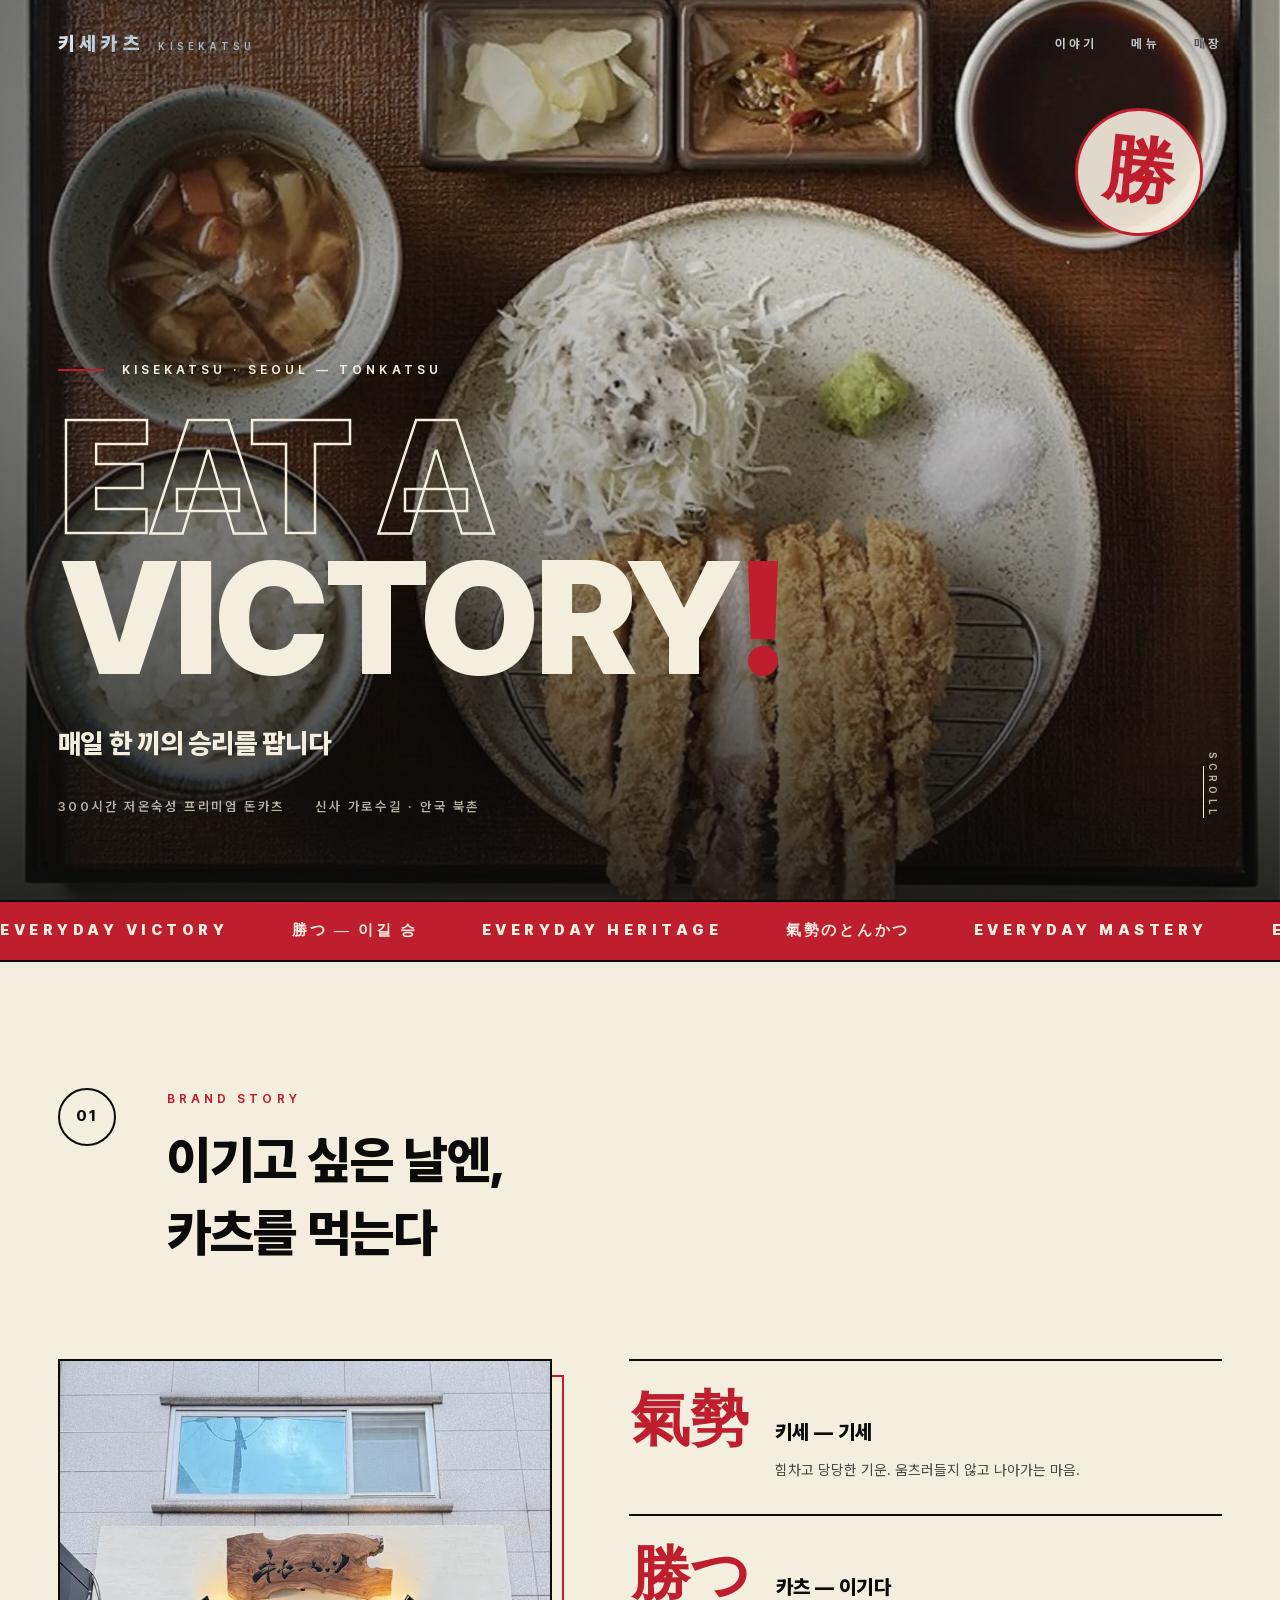
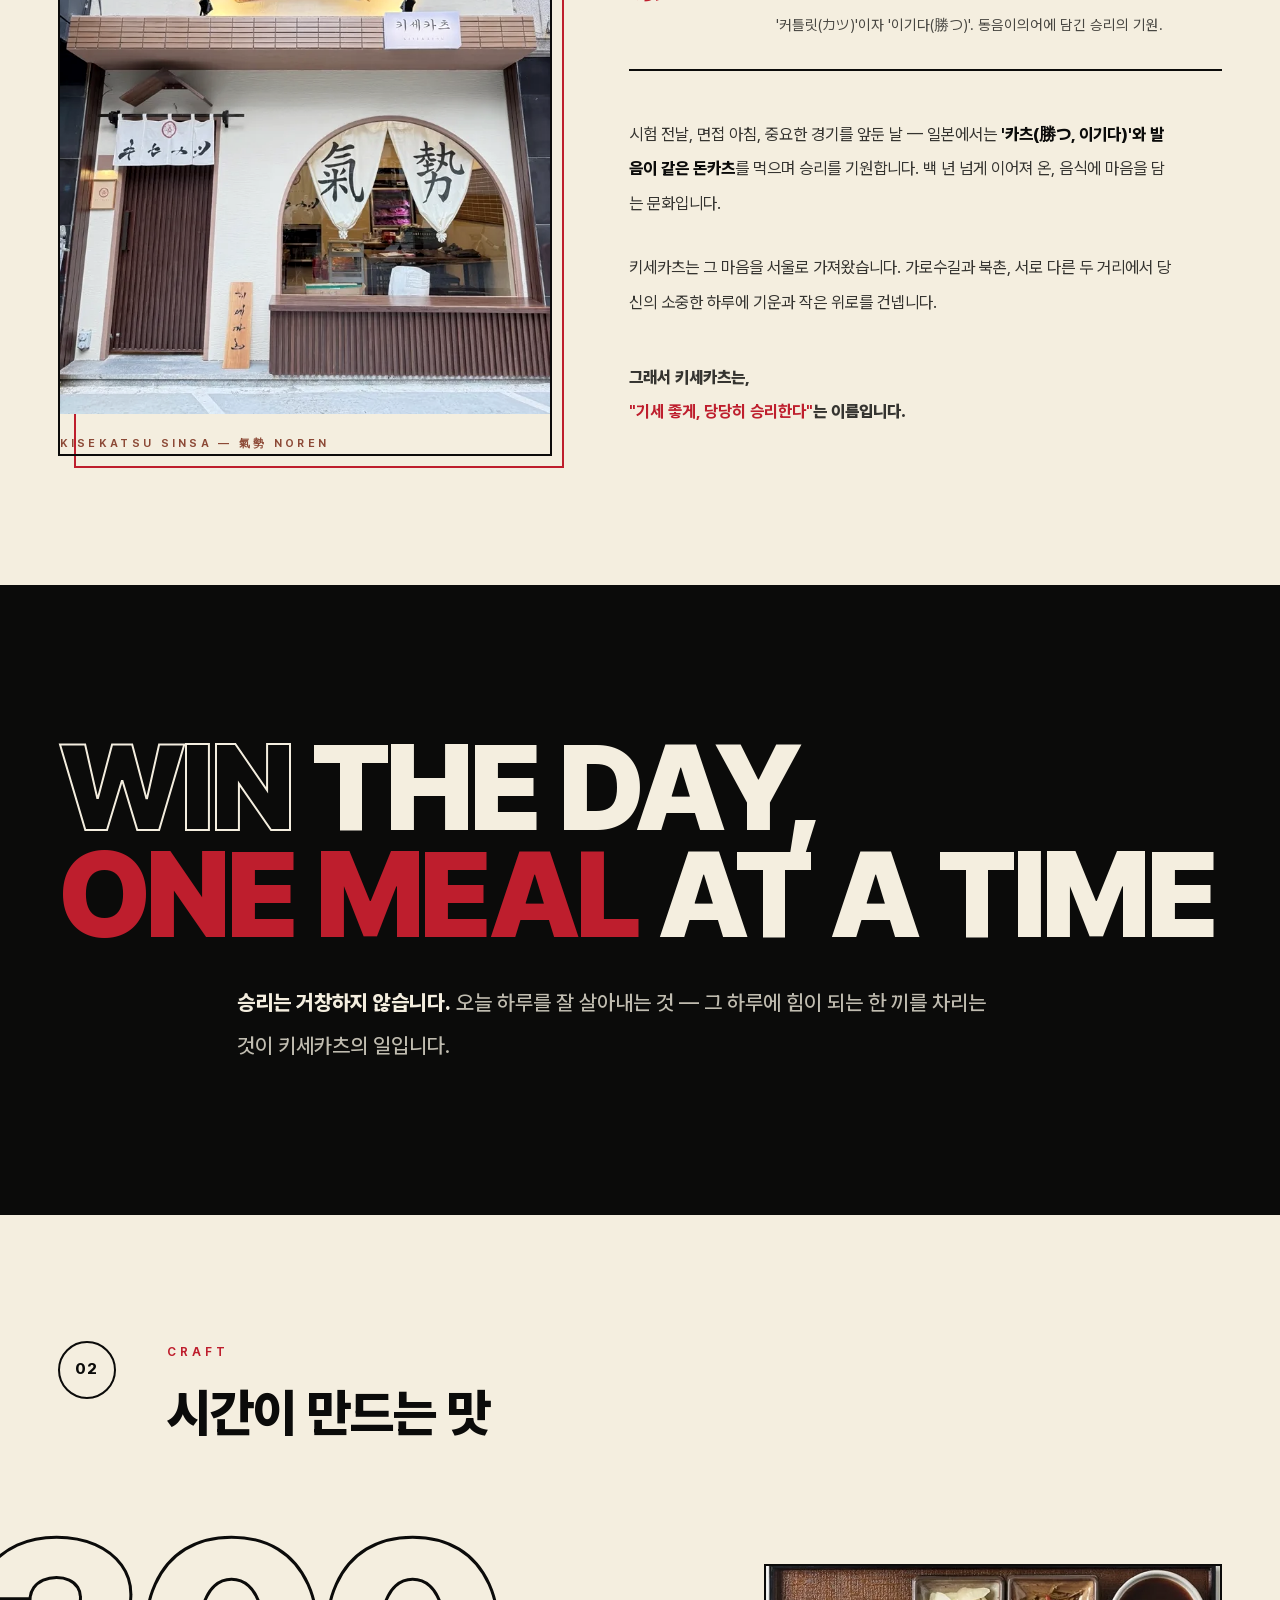
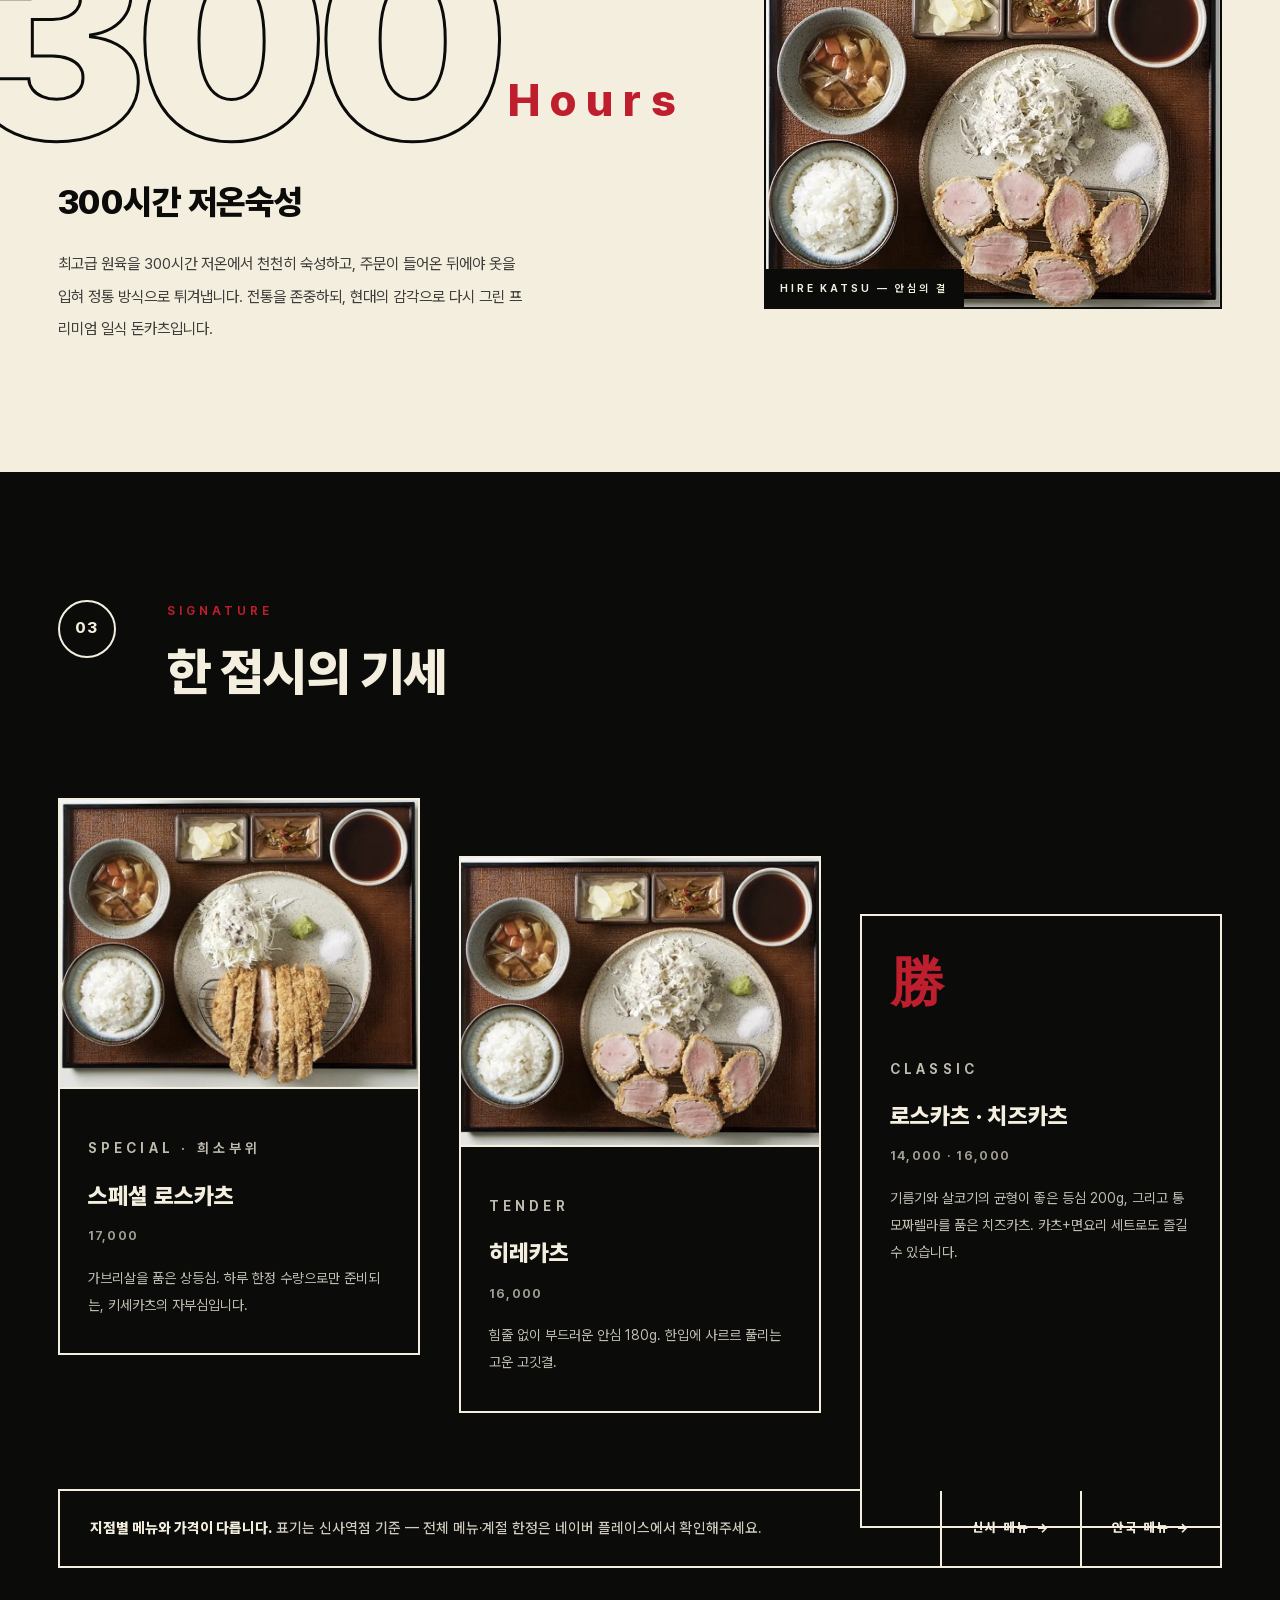
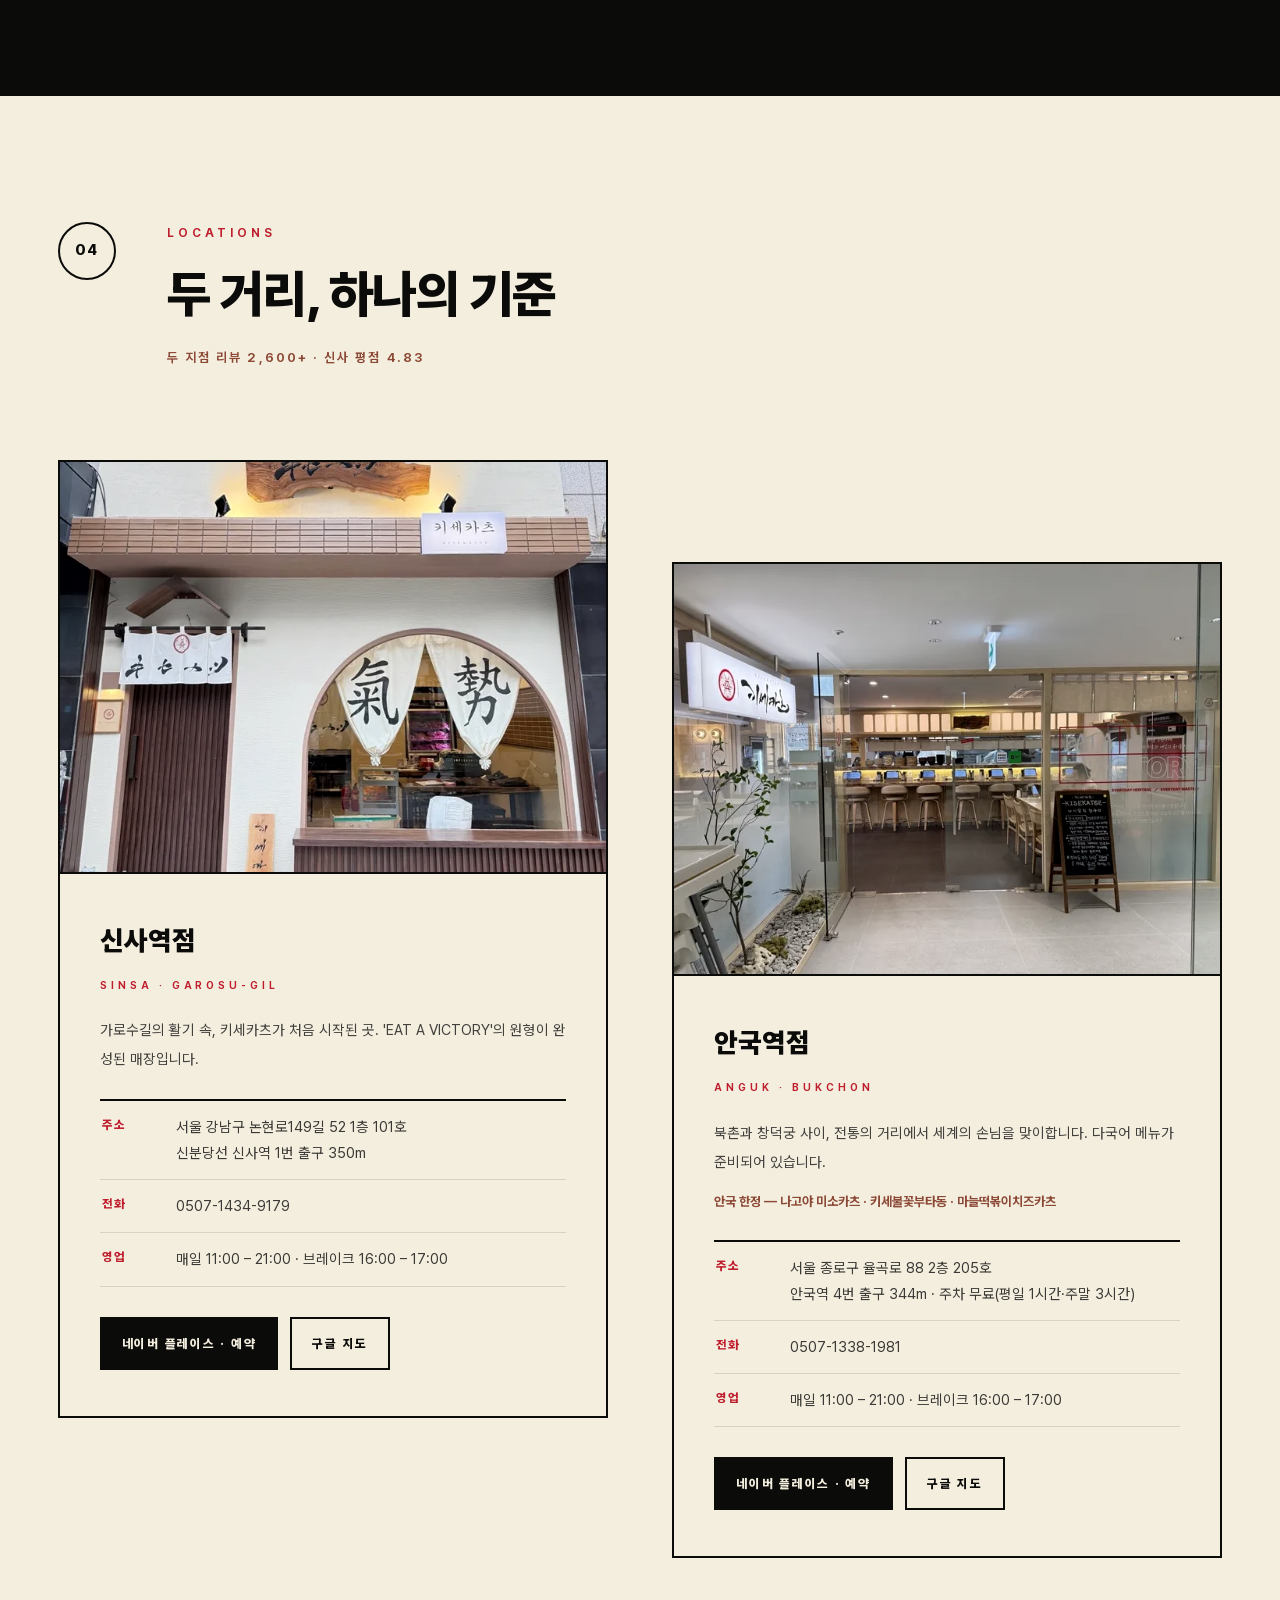
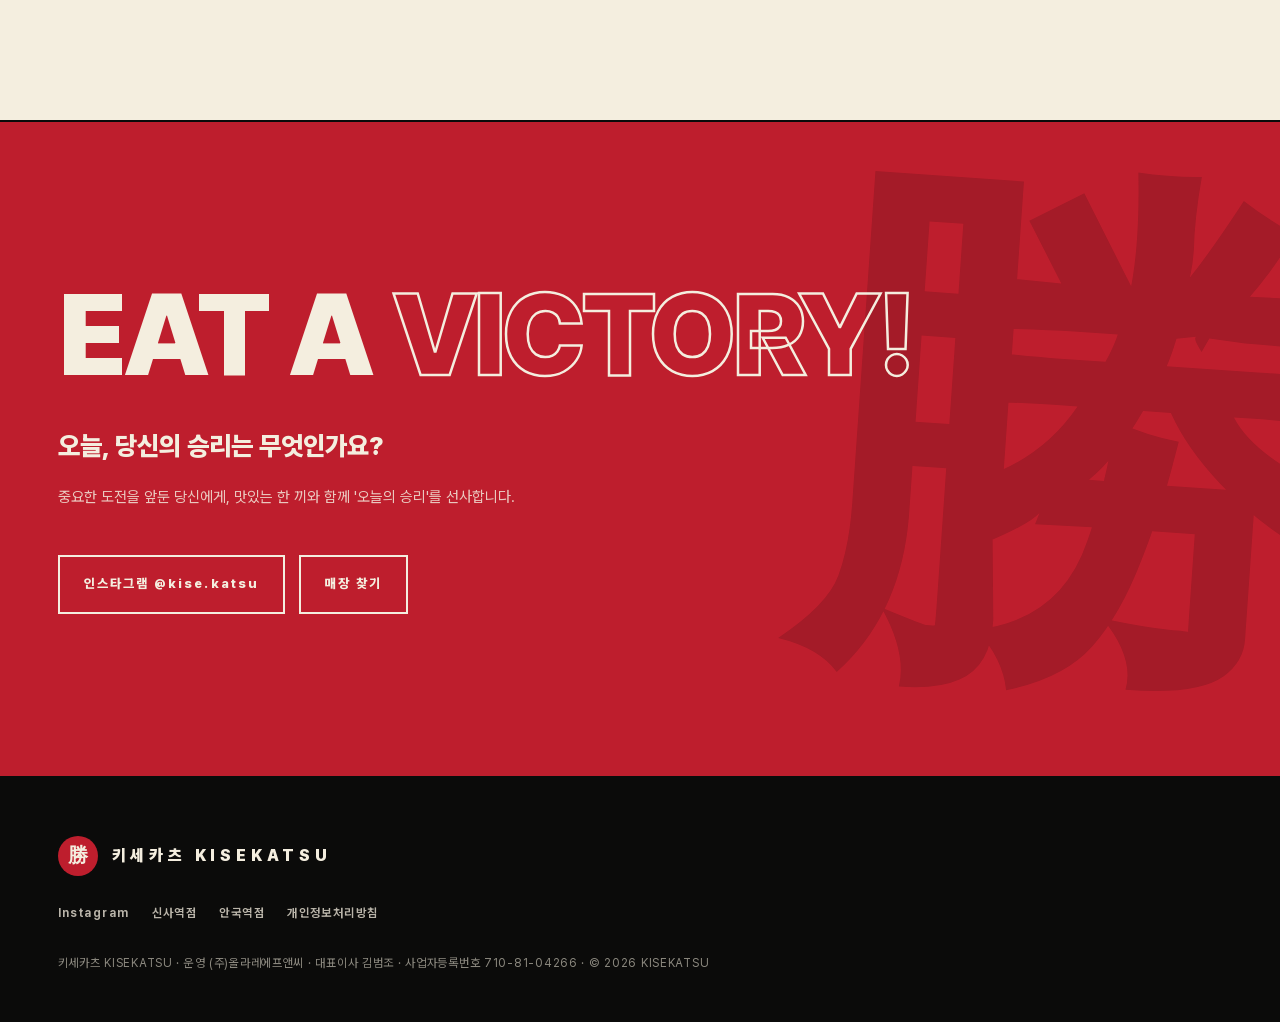
==== index.html @ e7441dfb "키세카츠 공식 홈페이지 2차 시안 배포판 Co-Authored-By: Claude Fable 5 <noreply@anthropic.com>" ====
<!DOCTYPE html>
<!--
DIRECTION CONTRACT
THESIS: 승리의 포스터 인쇄소 — 사진이 식욕을 만들고, 활자가 승리를 선언한다.
거부하는 배열: 크림 배경 위 가운데 정렬 대칭 카드의 반복(사진 없는 시작 화면).
OWN-WORLD: 먹 #0b0b0a · 종이 #f4eedf · 크림슨 #be1e2d · 목재 #8c4936.
2px 먹선 괘선, 단색 오프셋 그림자, 세리프 勝 도장, 마퀴 띠는 전체 1곳.
콘텐츠를 지워도 "인쇄소에서 찍은 승리 포스터"로 읽힌다.
STORY: 검색으로 온 손님이 사진→서사→메뉴→매장 순으로 신뢰를 얻고
네이버 플레이스(예약·길찾기)로 떠난다.
FIRST VIEWPORT: 로스카츠 한 상 풀블리드 + 14초 느린 줌. 좌하단에 초대형
EAT A VICTORY!(영문)와 한글 보조 헤드라인, 우상단 기울인 勝 스탬프 1개.
FORM: 2026-07-29 승인된 2차 설계도의 10씬. 씬당 장식 1개.
BUILD NOTE: 도메인 확정 시 https://kisekatsu.kr 문자열 일괄 치환(canonical/OG/JSON-LD).
-->
<html lang="ko">
<head>
<meta charset="UTF-8">
<meta name="viewport" content="width=device-width, initial-scale=1.0">
<title>키세카츠 KISEKATSU — 승리를 파는 돈카츠 · 신사 가로수길 · 안국 북촌</title>
<meta name="description" content="300시간 저온숙성 프리미엄 돈카츠 키세카츠. 일본에서 승리를 기원하며 먹는 카츠(勝つ)의 문화를 서울 신사 가로수길과 안국 북촌에서. 두 지점 리뷰 2,600+.">
<link rel="canonical" href="https://kisekatsu.kr/">
<meta property="og:type" content="website">
<meta property="og:title" content="키세카츠 KISEKATSU — EAT A VICTORY!">
<meta property="og:description" content="300시간 저온숙성 프리미엄 돈카츠. 신사 가로수길 · 안국 북촌.">
<meta property="og:url" content="https://kisekatsu.kr/">
<meta property="og:image" content="https://kisekatsu.kr/assets/img/og.jpg">
<meta property="og:locale" content="ko_KR">
<link rel="icon" href="favicon.svg" type="image/svg+xml">
<link rel="preload" href="assets/fonts/PretendardVariable.woff2" as="font" type="font/woff2" crossorigin>
<script type="application/ld+json">
{
  "@context": "https://schema.org",
  "@graph": [
    {
      "@type": "Organization",
      "@id": "https://kisekatsu.kr/#brand",
      "name": "키세카츠",
      "alternateName": "KISEKATSU",
      "url": "https://kisekatsu.kr/",
      "logo": "https://kisekatsu.kr/favicon.svg",
      "slogan": "EAT A VICTORY!",
      "sameAs": ["https://www.instagram.com/kise.katsu"]
    },
    {
      "@type": "Restaurant",
      "@id": "https://kisekatsu.kr/#sinsa",
      "name": "키세카츠 신사역점",
      "servesCuisine": "돈카츠",
      "priceRange": "₩10,000~₩20,000",
      "telephone": "0507-1434-9179",
      "address": {
        "@type": "PostalAddress",
        "streetAddress": "논현로149길 52 1층 101호",
        "addressLocality": "강남구",
        "addressRegion": "서울",
        "addressCountry": "KR"
      },
      "url": "https://kisekatsu.kr/",
      "sameAs": ["https://map.naver.com/p/entry/place/1186508365"],
      "openingHours": "Mo-Su 11:00-16:00,17:00-21:00",
      "acceptsReservations": "https://map.naver.com/p/entry/place/1186508365",
      "parentOrganization": {"@id": "https://kisekatsu.kr/#brand"}
    },
    {
      "@type": "Restaurant",
      "@id": "https://kisekatsu.kr/#anguk",
      "name": "키세카츠 안국역점",
      "servesCuisine": "돈카츠",
      "priceRange": "₩10,000~₩20,000",
      "telephone": "0507-1338-1981",
      "address": {
        "@type": "PostalAddress",
        "streetAddress": "율곡로 88 2층 205호",
        "addressLocality": "종로구",
        "addressRegion": "서울",
        "addressCountry": "KR"
      },
      "url": "https://kisekatsu.kr/",
      "sameAs": ["https://map.naver.com/p/entry/place/2086785604"],
      "openingHours": "Mo-Su 11:00-16:00,17:00-21:00",
      "acceptsReservations": "https://map.naver.com/p/entry/place/2086785604",
      "parentOrganization": {"@id": "https://kisekatsu.kr/#brand"}
    }
  ]
}
</script>
<style>
  @font-face {
    font-family: 'Pretendard Variable';
    src: url('assets/fonts/PretendardVariable.woff2') format('woff2-variations');
    font-weight: 45 920;
    font-style: normal;
    font-display: swap;
  }
  :root {
    --ink: #0b0b0a;
    --paper: #f4eedf;
    --crimson: #be1e2d;
    --wood: #8c4936;
    --paper-70: rgba(244,238,223,.72);
    --ink-12: rgba(11,11,10,.12);
    --sans: 'Pretendard Variable', 'Apple SD Gothic Neo', 'Malgun Gothic', sans-serif;
    --serif-jp: 'Yu Mincho', 'Hiragino Mincho ProN', 'Noto Serif CJK KR', 'Batang', serif;
    --frame: 2px solid var(--ink);
  }
  * { margin: 0; padding: 0; box-sizing: border-box; }
  html { scroll-behavior: smooth; }
  body {
    font-family: var(--sans); background: var(--paper); color: var(--ink);
    -webkit-font-smoothing: antialiased; overflow-x: hidden;
    font-size: 16px; line-height: 1.85;
  }
  img { max-width: 100%; display: block; }
  a { color: inherit; }
  ::selection { background: var(--crimson); color: var(--paper); }
  :focus-visible { outline: 3px solid var(--crimson); outline-offset: 3px; }

  .skip {
    position: absolute; left: -9999px; top: 0; z-index: 300;
    background: var(--ink); color: var(--paper); padding: 12px 20px; font-weight: 700;
  }
  .skip:focus { left: 0; }

  /* ── 활자 체계 ── */
  .display {
    font-weight: 900; text-transform: uppercase;
    letter-spacing: -.045em; line-height: .88;
  }
  .label-en {
    font-weight: 650; font-size: 12px; letter-spacing: .34em;
    text-transform: uppercase;
  }
  .h-ko { font-weight: 850; letter-spacing: -.015em; line-height: 1.42; }

  /* ── 헤더 ── */
  header.top {
    position: fixed; inset: 0 0 auto 0; z-index: 100;
    display: flex; justify-content: space-between; align-items: center;
    padding: 26px clamp(20px, 4.5vw, 60px);
    mix-blend-mode: difference; color: #fff;
    pointer-events: none;
  }
  header.top a { pointer-events: auto; }
  .brand-lockup { display: flex; align-items: baseline; gap: 14px; text-decoration: none; }
  .brand-lockup b { font-weight: 900; font-size: 19px; letter-spacing: .3em; }
  .brand-lockup span { font-weight: 650; font-size: 10px; letter-spacing: .42em; opacity: .85; }
  nav.top-nav { display: flex; gap: 34px; }
  nav.top-nav a {
    text-decoration: none; font-weight: 700; font-size: 12.5px; letter-spacing: .26em;
    opacity: .85; transition: opacity .25s;
  }
  nav.top-nav a:hover { opacity: 1; }

  /* ── 모바일 하단 앵커바 ── */
  .anchor-bar {
    display: none; position: fixed; inset: auto 0 0 0; z-index: 110;
    background: var(--ink); border-top: var(--frame);
  }
  .anchor-bar a {
    flex: 1; text-align: center; padding: 15px 4px calc(15px + env(safe-area-inset-bottom, 0px));
    color: var(--paper); text-decoration: none; font-weight: 700; font-size: 12px; letter-spacing: .14em;
  }
  .anchor-bar a + a { border-left: 1px solid rgba(244,238,223,.22); }
  .anchor-bar a.res { background: var(--crimson); }

  /* ── 히어로 ── */
  .hero { position: relative; min-height: 100svh; display: flex; align-items: flex-end; overflow: hidden; }
  .hero-photo { position: absolute; inset: 0; }
  .hero-photo img {
    width: 100%; height: 100%; object-fit: cover;
    filter: saturate(.8) contrast(1.06);
    animation: breathe 14s ease-in-out infinite alternate;
  }
  @keyframes breathe { from { transform: scale(1); } to { transform: scale(1.06); } }
  .hero-shade {
    position: absolute; inset: 0;
    background:
      linear-gradient(to top, rgba(11,11,10,.82) 0%, rgba(11,11,10,.34) 42%, rgba(11,11,10,.12) 70%),
      linear-gradient(105deg, rgba(11,11,10,.5) 0%, rgba(11,11,10,0) 55%);
  }
  .hero-stamp {
    position: absolute; top: clamp(86px, 12vh, 130px); right: clamp(20px, 6vw, 90px);
    width: clamp(84px, 10vw, 128px); height: clamp(84px, 10vw, 128px);
    border: 3px solid var(--crimson); border-radius: 50%;
    display: flex; align-items: center; justify-content: center;
    font-family: var(--serif-jp); font-weight: 700; color: var(--crimson);
    font-size: clamp(46px, 5.6vw, 72px);
    transform: rotate(6deg);
    background: rgba(244,238,223,.9);
  }
  .hero-inner {
    position: relative; width: 100%; max-width: 1440px; margin: 0 auto;
    padding: 0 clamp(20px, 4.5vw, 60px) clamp(56px, 9vh, 110px);
    color: var(--paper);
  }
  .hero-topline { display: flex; align-items: center; gap: 18px; color: var(--paper); }
  .hero-topline::before { content: ''; width: 46px; height: 2px; background: var(--crimson); }
  .hero h1.display {
    margin-top: 26px;
    font-size: clamp(64px, 12.5vw, 176px);
  }
  .hero h1 .line2 { display: block; }
  .hero h1 .hollow { color: transparent; -webkit-text-stroke: 2.5px var(--paper); }
  .hero h1 .bang { color: var(--crimson); -webkit-text-stroke: 0; }
  .hero-ko {
    margin-top: 30px; font-size: clamp(19px, 2.5vw, 27px);
    font-weight: 850; letter-spacing: -.01em;
  }
  .hero-meta {
    margin-top: 26px; display: flex; flex-wrap: wrap; gap: 10px 30px;
    font-weight: 600; font-size: 13px; letter-spacing: .2em; color: var(--paper-70);
  }
  .scroll-hint {
    position: absolute; right: clamp(20px, 4.5vw, 60px); bottom: clamp(56px, 9vh, 110px);
    font-weight: 650; font-size: 10px; letter-spacing: .44em; color: var(--paper-70);
    writing-mode: vertical-rl;
  }
  .scroll-hint::after {
    content: ''; display: block; width: 1px; height: 52px; background: var(--paper);
    margin: 14px auto 0; animation: drop 2.2s cubic-bezier(.2,.7,.3,1) infinite;
  }
  @keyframes drop { 0% { transform: scaleY(0); transform-origin: top; } 55% { transform: scaleY(1); } 100% { transform: scaleY(1); opacity: 0; } }

  /* ── 마퀴 (전체 1곳) ── */
  .marquee { overflow: hidden; background: var(--crimson); border-block: var(--frame); padding: 15px 0; }
  .marquee-track { display: flex; width: max-content; animation: slide 26s linear infinite; }
  .marquee-track span {
    font-weight: 900; font-size: 15px; letter-spacing: .3em; color: var(--paper);
    white-space: nowrap; padding-right: 64px; text-transform: uppercase;
  }
  .marquee-track span.jp { font-family: var(--serif-jp); font-weight: 700; letter-spacing: .18em; }
  @keyframes slide { to { transform: translateX(-50%); } }

  /* ── 공통 씬 ── */
  section { position: relative; }
  .inner { max-width: 1440px; margin: 0 auto; padding-inline: clamp(20px, 4.5vw, 60px); }
  .scene-head {
    display: grid; grid-template-columns: auto 1fr; gap: 22px clamp(24px, 4vw, 64px);
    align-items: start;
  }
  .scene-no {
    width: 58px; height: 58px; border: var(--frame); border-radius: 50%;
    display: flex; align-items: center; justify-content: center;
    font-weight: 800; font-size: 15px; letter-spacing: .08em;
  }
  .scene-head .label-en { color: var(--crimson); margin-bottom: 14px; }
  .scene-title { font-size: clamp(30px, 4vw, 52px); }

  /* ── 01 스토리·네이밍 ── */
  .story { padding: clamp(110px, 14vh, 170px) 0; }
  .story-grid {
    margin-top: clamp(56px, 7vw, 96px);
    display: grid; grid-template-columns: 5fr 6fr; gap: clamp(40px, 6vw, 110px);
    align-items: start;
  }
  .story-photo { position: sticky; top: 110px; }
  .story-photo figure { position: relative; border: var(--frame); }
  .story-photo img { filter: saturate(.8) contrast(1.06); }
  .story-photo figure::after {
    content: ''; position: absolute; inset: 0; transform: translate(14px, 14px);
    border: 2px solid var(--crimson); z-index: -1;
  }
  .story-photo figcaption {
    margin-top: 20px; font-weight: 650; font-size: 11px; letter-spacing: .3em; color: var(--wood);
    text-transform: uppercase;
  }
  .naming-pair { border-top: var(--frame); }
  .naming-row { display: flex; align-items: baseline; gap: 26px; padding: 30px 2px; border-bottom: var(--frame); }
  .naming-kanji { font-family: var(--serif-jp); font-weight: 700; font-size: clamp(42px, 4.6vw, 62px); color: var(--crimson); line-height: 1; flex-shrink: 0; }
  .naming-row h3 { font-size: 20px; font-weight: 850; letter-spacing: .02em; }
  .naming-row p { font-size: 14.5px; color: rgba(11,11,10,.74); margin-top: 6px; }
  .story-copy { margin-top: 46px; }
  .story-copy > p { font-size: 16.5px; line-height: 2.1; color: rgba(11,11,10,.82); margin-bottom: 30px; max-width: 33em; }
  .story-copy strong { font-weight: 800; color: var(--ink); }
  .story-sum {
    margin-top: 40px; font-size: clamp(21px, 2.4vw, 28px); font-weight: 850; line-height: 1.7;
  }
  .story-sum b { color: var(--crimson); }

  /* ── 선언 (70svh) ── */
  .declare {
    min-height: 70svh; background: var(--ink); color: var(--paper);
    display: flex; align-items: center; border-block: var(--frame);
  }
  .declare .inner { width: 100%; padding-block: 90px; }
  .declare .display { font-size: clamp(56px, 9.5vw, 138px); }
  .declare .display em { font-style: normal; color: transparent; -webkit-text-stroke: 2px var(--paper); }
  .declare .display .win { color: var(--crimson); }
  .declare-ko {
    margin-top: 34px; font-size: clamp(17px, 1.9vw, 21px); font-weight: 500;
    color: rgba(244,238,223,.78); max-width: 36em; line-height: 2.05;
    margin-left: clamp(0px, 14vw, 260px);
  }
  .declare-ko strong { color: var(--paper); font-weight: 800; }

  /* ── 02 크래프트 ── */
  .craft { padding: clamp(110px, 14vh, 170px) 0; overflow: hidden; }
  .craft-grid {
    margin-top: clamp(48px, 6vw, 80px);
    display: grid; grid-template-columns: 7fr 5fr; gap: clamp(36px, 5vw, 90px); align-items: center;
  }
  .craft-num {
    font-weight: 900; letter-spacing: -.06em; line-height: .8;
    font-size: clamp(120px, 22vw, 320px);
    margin-left: calc(clamp(20px, 4.5vw, 60px) * -1.6);
    color: transparent; -webkit-text-stroke: 3px var(--ink);
    user-select: none;
  }
  .craft-num i { font-style: normal; font-size: .16em; letter-spacing: .22em; color: var(--crimson); -webkit-text-stroke: 0; vertical-align: .5em; margin-left: .3em; font-weight: 800; }
  .craft-copy h3 { font-size: clamp(24px, 2.8vw, 34px); margin-top: 26px; }
  .craft-copy p { margin-top: 22px; font-size: 15.5px; line-height: 2.1; color: rgba(11,11,10,.78); max-width: 30em; }
  .craft-photo { border: var(--frame); position: relative; }
  .craft-photo img { filter: saturate(.8) contrast(1.06); aspect-ratio: 4/3; object-fit: cover; width: 100%; }
  .craft-photo figcaption {
    position: absolute; left: -2px; bottom: -2px; background: var(--ink); color: var(--paper);
    font-weight: 650; font-size: 10.5px; letter-spacing: .28em; padding: 10px 16px; text-transform: uppercase;
  }

  /* ── 03 메뉴 ── */
  .menu { background: var(--ink); color: var(--paper); border-block: var(--frame); padding: clamp(110px, 14vh, 170px) 0; }
  .menu .scene-no { border-color: var(--paper); }
  .menu-deck {
    margin-top: clamp(56px, 7vw, 100px);
    display: grid; grid-template-columns: repeat(3, 1fr); gap: clamp(24px, 3vw, 44px);
    align-items: start;
  }
  .dish { border: 2px solid var(--paper); background: var(--ink); }
  .dish:nth-child(2) { margin-top: clamp(32px, 4.5vw, 72px); }
  .dish:nth-child(3) { margin-top: clamp(64px, 9vw, 144px); }
  .dish-photo { border-bottom: 2px solid var(--paper); overflow: hidden; }
  .dish-photo img { filter: saturate(.8) contrast(1.06); aspect-ratio: 5/4; object-fit: cover; width: 100%; transition: transform .8s cubic-bezier(.2,.7,.2,1); }
  .dish:hover .dish-photo img { transform: scale(1.045); }
  .dish-body { padding: 30px 28px 34px; }
  .dish-tag { font-weight: 650; font-size: 10.5px; letter-spacing: .3em; color: var(--crimson); text-transform: uppercase; }
  .dish h3 { margin-top: 12px; font-size: 23px; font-weight: 850; letter-spacing: .01em; }
  .dish .price { margin-top: 6px; font-weight: 650; font-size: 13px; letter-spacing: .1em; color: rgba(244,238,223,.66); }
  .dish p { margin-top: 16px; font-size: 14px; line-height: 1.95; color: rgba(244,238,223,.78); }
  .dish-type { padding: 40px 28px 44px; display: flex; flex-direction: column; min-height: 100%; }
  .dish-type .naming-kanji { color: var(--crimson); font-size: 54px; }
  .menu-more {
    margin-top: clamp(48px, 6vw, 76px); border: 2px solid var(--paper);
    display: grid; grid-template-columns: 1fr auto auto; align-items: center;
  }
  .menu-more p { padding: 24px 30px; font-size: 14.5px; font-weight: 500; color: rgba(244,238,223,.85); }
  .menu-more p strong { color: var(--paper); font-weight: 800; }
  .menu-more a {
    align-self: stretch; display: flex; align-items: center; padding: 24px 30px;
    border-left: 2px solid var(--paper); text-decoration: none;
    font-weight: 800; font-size: 13px; letter-spacing: .18em; transition: background .25s, color .25s;
  }
  .menu-more a:hover { background: var(--crimson); }

  /* ── 04 매장 ── */
  .stores { padding: clamp(110px, 14vh, 170px) 0 clamp(140px, 18vh, 220px); }
  .stores-proof { margin-top: 16px; font-weight: 650; font-size: 13px; letter-spacing: .16em; color: var(--wood); }
  .store-grid {
    margin-top: clamp(56px, 7vw, 96px);
    display: grid; grid-template-columns: 1fr 1fr; gap: clamp(32px, 5vw, 80px);
    align-items: start;
  }
  .store:nth-child(2) { margin-top: clamp(48px, 8vw, 150px); }
  .store { border: var(--frame); background: var(--paper); position: relative; }
  .store-photo { border-bottom: var(--frame); overflow: hidden; position: relative; }
  .store-photo img { filter: saturate(.8) contrast(1.06); aspect-ratio: 4/3; object-fit: cover; width: 100%; transition: transform .8s cubic-bezier(.2,.7,.2,1); }
  .store:hover .store-photo img { transform: scale(1.04); }
  .store-no {
    position: absolute; top: 0; left: 0; background: var(--ink); color: var(--paper);
    font-weight: 800; font-size: 11px; letter-spacing: .24em; padding: 11px 18px;
  }
  .store-body { padding: 42px 40px 46px; }
  .store h3 { font-size: 27px; font-weight: 900; letter-spacing: .04em; }
  .store h3 small { display: block; font-weight: 650; font-size: 10.5px; letter-spacing: .38em; color: var(--crimson); margin-top: 10px; text-transform: uppercase; }
  .store-desc { margin-top: 20px; font-size: 14.5px; line-height: 2; color: rgba(11,11,10,.76); }
  .store-only { margin-top: 14px; font-size: 13px; font-weight: 700; color: var(--wood); }
  .store dl { margin-top: 26px; border-top: var(--frame); }
  .store dl div { display: flex; padding: 13px 2px; border-bottom: 1px solid var(--ink-12); }
  .store dt { width: 74px; flex-shrink: 0; font-weight: 800; font-size: 12px; letter-spacing: .2em; color: var(--crimson); }
  .store dd { font-size: 14.5px; color: rgba(11,11,10,.8); line-height: 1.8; }
  .store dd a { text-decoration: none; }
  .store-links { margin-top: 30px; display: flex; flex-wrap: wrap; gap: 12px; }
  .store-links a {
    text-decoration: none; font-weight: 800; font-size: 12.5px; letter-spacing: .14em;
    border: var(--frame); padding: 13px 20px; transition: .25s;
    background: var(--paper);
  }
  .store-links a.naver { background: var(--ink); color: var(--paper); }
  .store-links a:hover { transform: translate(-3px, -3px); box-shadow: 5px 5px 0 var(--crimson); }

  /* ── 클로징 ── */
  .closing {
    background: var(--crimson); color: var(--paper); border-top: var(--frame);
    padding: clamp(130px, 18vh, 210px) 0; position: relative; overflow: hidden; text-align: left;
  }
  .closing-kanji {
    position: absolute; top: 50%; right: -4vw; transform: translateY(-50%) rotate(4deg);
    font-family: var(--serif-jp); font-weight: 700; font-size: clamp(300px, 42vw, 640px);
    color: rgba(11,11,10,.14); line-height: 1; user-select: none; pointer-events: none;
  }
  .closing .display { position: relative; font-size: clamp(52px, 9vw, 132px); }
  .closing .display .hollow { color: transparent; -webkit-text-stroke: 2.5px var(--paper); }
  .closing-q {
    position: relative; margin-top: 38px; font-size: clamp(19px, 2.3vw, 26px);
    font-weight: 850; line-height: 1.7;
  }
  .closing-sub { position: relative; margin-top: 16px; font-size: 15px; color: rgba(244,238,223,.82); max-width: 34em; }
  .closing-links { position: relative; margin-top: 44px; display: flex; flex-wrap: wrap; gap: 14px; }
  .closing-links a {
    text-decoration: none; font-weight: 800; font-size: 13px; letter-spacing: .16em;
    border: 2px solid var(--paper); padding: 15px 24px; transition: .25s;
  }
  .closing-links a:hover { background: var(--paper); color: var(--crimson); }

  /* ── 푸터 ── */
  footer { background: var(--ink); color: var(--paper); padding: 60px 0 46px; }
  footer .inner { display: grid; gap: 26px; }
  .foot-brand { display: flex; align-items: center; gap: 14px; }
  .foot-seal {
    width: 40px; height: 40px; border-radius: 50%; background: var(--crimson); color: var(--paper);
    display: flex; align-items: center; justify-content: center;
    font-family: var(--serif-jp); font-weight: 700; font-size: 20px;
  }
  .foot-brand b { font-weight: 900; font-size: 16px; letter-spacing: .3em; }
  footer p.legal { font-size: 12px; font-weight: 400; color: rgba(244,238,223,.55); letter-spacing: .06em; line-height: 2.2; }
  footer .foot-links { display: flex; flex-wrap: wrap; gap: 22px; font-size: 12px; }
  footer .foot-links a { color: rgba(244,238,223,.75); text-decoration: none; font-weight: 650; letter-spacing: .12em; }
  footer .foot-links a:hover { color: var(--paper); }

  /* ── 리빌 (no-JS 폴백: 기본 보임) ── */
  .reveal { opacity: 1; transform: none; }
  html.js .reveal { opacity: 0; transform: translateY(30px); transition: opacity .9s cubic-bezier(.2,.7,.2,1), transform .9s cubic-bezier(.2,.7,.2,1); }
  html.js .reveal.on { opacity: 1; transform: none; }

  @media (prefers-reduced-motion: reduce) {
    .hero-photo img, .marquee-track, .scroll-hint::after { animation: none !important; }
    html.js .reveal { opacity: 1; transform: none; transition: none; }
    html { scroll-behavior: auto; }
  }

  /* ── 반응형 ── */
  @media (max-width: 960px) {
    nav.top-nav { display: none; }
    .anchor-bar { display: flex; }
    body { padding-bottom: 54px; }
    .story-grid, .craft-grid, .store-grid { grid-template-columns: 1fr; }
    .story-photo { position: static; }
    .menu-deck { grid-template-columns: 1fr; }
    .dish:nth-child(2), .dish:nth-child(3) { margin-top: 0; }
    .dish { max-width: 560px; }
    .dish:nth-child(2) { margin-left: auto; }
    .store:nth-child(2) { margin-top: 0; }
    .menu-more { grid-template-columns: 1fr; }
    .menu-more a { border-left: 0; border-top: 2px solid var(--paper); }
    .craft-num { margin-left: -6px; }
    .declare-ko { margin-left: 0; }
    .scroll-hint { display: none; }
  }
  @media (max-width: 420px) {
    .hero h1.display { font-size: clamp(56px, 17vw, 76px); }
    .store-body { padding: 32px 24px 36px; }
    .dish-body { padding: 26px 22px 30px; }
    .scene-head { grid-template-columns: 1fr; }
    .scene-no { display: none; }
  }
</style>
</head>
<body>
<a class="skip" href="#main">본문으로 건너뛰기</a>

<header class="top">
  <a class="brand-lockup" href="#top" aria-label="키세카츠 홈">
    <b>키세카츠</b><span>KISEKATSU</span>
  </a>
  <nav class="top-nav" aria-label="주요 섹션">
    <a href="#story">이야기</a>
    <a href="#menu">메뉴</a>
    <a href="#stores">매장</a>
  </nav>
</header>

<nav class="anchor-bar" aria-label="모바일 바로가기">
  <a href="#story">이야기</a>
  <a href="#menu">메뉴</a>
  <a href="#stores">매장</a>
  <a class="res" href="#stores">예약</a>
</nav>

<main id="main">

  <!-- 씬 1 · 히어로 -->
  <section class="hero" id="top" aria-label="키세카츠 소개">
    <div class="hero-photo" aria-hidden="true">
      <picture>
        <source type="image/webp" srcset="assets/img/hero-1080.webp 1080w, assets/img/hero-1920.webp 1920w" sizes="100vw">
        <img src="assets/img/hero-fallback.jpg" alt="" fetchpriority="high">
      </picture>
      <div class="hero-shade"></div>
    </div>
    <div class="hero-stamp" aria-hidden="true">勝</div>
    <div class="hero-inner">
      <p class="hero-topline label-en">Kisekatsu · Seoul — Tonkatsu</p>
      <h1 class="display"><span class="hollow">Eat a</span><span class="line2">Victory<span class="bang">!</span></span></h1>
      <p class="hero-ko">매일 한 끼의 승리를 팝니다</p>
      <p class="hero-meta">
        <span>300시간 저온숙성 프리미엄 돈카츠</span>
        <span>신사 가로수길 · 안국 북촌</span>
      </p>
    </div>
    <p class="scroll-hint" aria-hidden="true">SCROLL</p>
  </section>

  <!-- 씬 2 · 마퀴 -->
  <div class="marquee" aria-hidden="true">
    <div class="marquee-track">
      <span>Everyday Victory</span><span class="jp">勝つ — 이길 승</span><span>Everyday Heritage</span><span class="jp">氣勢のとんかつ</span><span>Everyday Mastery</span>
      <span>Everyday Victory</span><span class="jp">勝つ — 이길 승</span><span>Everyday Heritage</span><span class="jp">氣勢のとんかつ</span><span>Everyday Mastery</span>
    </div>
  </div>

  <!-- 씬 3 · 01 스토리 -->
  <section class="story" id="story">
    <div class="inner">
      <div class="scene-head reveal">
        <span class="scene-no" aria-hidden="true">01</span>
        <div>
          <p class="label-en">Brand Story</p>
          <h2 class="scene-title h-ko">이기고 싶은 날엔,<br>카츠를 먹는다</h2>
        </div>
      </div>
      <div class="story-grid">
        <div class="story-photo reveal">
          <figure>
            <picture>
              <source type="image/webp" srcset="assets/img/sinsa-noren-700.webp 700w, assets/img/sinsa-noren-1200.webp 1200w" sizes="(max-width: 960px) 100vw, 40vw">
              <img src="assets/img/sinsa-noren-1200.webp" alt="키세카츠 신사역점 외관 — 氣勢 글자가 쓰인 노렌 커튼" loading="lazy">
            </picture>
            <figcaption>Kisekatsu Sinsa — 氣勢 Noren</figcaption>
          </figure>
        </div>
        <div>
          <div class="naming-pair reveal">
            <div class="naming-row">
              <span class="naming-kanji" aria-hidden="true">氣勢</span>
              <div>
                <h3>키세 — 기세</h3>
                <p>힘차고 당당한 기운. 움츠러들지 않고 나아가는 마음.</p>
              </div>
            </div>
            <div class="naming-row">
              <span class="naming-kanji" aria-hidden="true">勝つ</span>
              <div>
                <h3>카츠 — 이기다</h3>
                <p>'커틀릿(カツ)'이자 '이기다(勝つ)'. 동음이의어에 담긴 승리의 기원.</p>
              </div>
            </div>
          </div>
          <div class="story-copy">
            <p class="reveal">시험 전날, 면접 아침, 중요한 경기를 앞둔 날 — 일본에서는 <strong>'카츠(勝つ, 이기다)'와 발음이 같은 돈카츠</strong>를 먹으며 승리를 기원합니다. 백 년 넘게 이어져 온, 음식에 마음을 담는 문화입니다.</p>
            <p class="reveal">키세카츠는 그 마음을 서울로 가져왔습니다. 가로수길과 북촌, 서로 다른 두 거리에서 당신의 소중한 하루에 기운과 작은 위로를 건넵니다.</p>
            <p class="story-sum reveal">그래서 키세카츠는,<br><b>"기세 좋게, 당당히 승리한다"</b>는 이름입니다.</p>
          </div>
        </div>
      </div>
    </div>
  </section>

  <!-- 씬 4 · 선언 -->
  <section class="declare" aria-label="브랜드 선언">
    <div class="inner">
      <p class="display reveal"><em>Win</em> the day,<br><span class="win">one meal</span> at a time</p>
      <p class="declare-ko reveal"><strong>승리는 거창하지 않습니다.</strong> 오늘 하루를 잘 살아내는 것 — 그 하루에 힘이 되는 한 끼를 차리는 것이 키세카츠의 일입니다.</p>
    </div>
  </section>

  <!-- 씬 5 · 02 크래프트 -->
  <section class="craft" aria-labelledby="craft-title">
    <div class="inner">
      <div class="scene-head reveal">
        <span class="scene-no" aria-hidden="true">02</span>
        <div>
          <p class="label-en">Craft</p>
          <h2 class="scene-title h-ko" id="craft-title">시간이 만드는 맛</h2>
        </div>
      </div>
      <div class="craft-grid">
        <div>
          <p class="craft-num reveal" aria-hidden="true">300<i>Hours</i></p>
          <div class="craft-copy reveal">
            <h3 class="h-ko">300시간 저온숙성</h3>
            <p>최고급 원육을 300시간 저온에서 천천히 숙성하고, 주문이 들어온 뒤에야 옷을 입혀 정통 방식으로 튀겨냅니다. 전통을 존중하되, 현대의 감각으로 다시 그린 프리미엄 일식 돈카츠입니다.</p>
          </div>
        </div>
        <figure class="craft-photo reveal">
          <picture>
            <source type="image/webp" srcset="assets/img/hire-800.webp 800w, assets/img/hire-1400.webp 1400w" sizes="(max-width: 960px) 100vw, 38vw">
            <img src="assets/img/hire-1400.webp" alt="히레카츠 정식 한 상 — 결이 고운 분홍빛 단면의 안심 카츠" loading="lazy">
          </picture>
          <figcaption>Hire Katsu — 안심의 결</figcaption>
        </figure>
      </div>
    </div>
  </section>

  <!-- 씬 6 · 03 메뉴 -->
  <section class="menu" id="menu">
    <div class="inner">
      <div class="scene-head reveal">
        <span class="scene-no" aria-hidden="true">03</span>
        <div>
          <p class="label-en">Signature</p>
          <h2 class="scene-title h-ko">한 접시의 기세</h2>
        </div>
      </div>
      <div class="menu-deck">
        <article class="dish reveal">
          <div class="dish-photo">
            <picture>
              <source type="image/webp" srcset="assets/img/rosu-800.webp 800w, assets/img/rosu-1400.webp 1400w" sizes="(max-width: 960px) 100vw, 30vw">
              <img src="assets/img/rosu-1400.webp" alt="스페셜 로스카츠 정식 한 상" loading="lazy">
            </picture>
          </div>
          <div class="dish-body">
            <p class="dish-tag">Special · 희소부위</p>
            <h3>스페셜 로스카츠</h3>
            <p class="price">17,000</p>
            <p>가브리살을 품은 상등심. 하루 한정 수량으로만 준비되는, 키세카츠의 자부심입니다.</p>
          </div>
        </article>
        <article class="dish reveal">
          <div class="dish-photo">
            <picture>
              <source type="image/webp" srcset="assets/img/hire-800.webp 800w, assets/img/hire-1400.webp 1400w" sizes="(max-width: 960px) 100vw, 30vw">
              <img src="assets/img/hire-1400.webp" alt="히레카츠 정식 한 상" loading="lazy">
            </picture>
          </div>
          <div class="dish-body">
            <p class="dish-tag">Tender</p>
            <h3>히레카츠</h3>
            <p class="price">16,000</p>
            <p>힘줄 없이 부드러운 안심 180g. 한입에 사르르 풀리는 고운 고깃결.</p>
          </div>
        </article>
        <article class="dish dish-type reveal">
          <span class="naming-kanji" aria-hidden="true">勝</span>
          <div class="dish-body" style="padding-inline:0">
            <p class="dish-tag">Classic</p>
            <h3>로스카츠 · 치즈카츠</h3>
            <p class="price">14,000 · 16,000</p>
            <p>기름기와 살코기의 균형이 좋은 등심 200g, 그리고 통 모짜렐라를 품은 치즈카츠. 카츠+면요리 세트로도 즐길 수 있습니다.</p>
          </div>
        </article>
      </div>
      <div class="menu-more reveal">
        <p><strong>지점별 메뉴와 가격이 다릅니다.</strong> 표기는 신사역점 기준 — 전체 메뉴·계절 한정은 네이버 플레이스에서 확인해주세요.</p>
        <a href="https://map.naver.com/p/entry/place/1186508365" target="_blank" rel="noopener">신사 메뉴 →</a>
        <a href="https://map.naver.com/p/entry/place/2086785604" target="_blank" rel="noopener">안국 메뉴 →</a>
      </div>
    </div>
  </section>

  <!-- 씬 7 · 04 매장 -->
  <section class="stores" id="stores">
    <div class="inner">
      <div class="scene-head reveal">
        <span class="scene-no" aria-hidden="true">04</span>
        <div>
          <p class="label-en">Locations</p>
          <h2 class="scene-title h-ko">두 거리, 하나의 기준</h2>
          <p class="stores-proof">두 지점 리뷰 2,600+ · 신사 평점 4.83</p>
        </div>
      </div>
      <div class="store-grid">
        <article class="store reveal">
          <div class="store-photo">
            <span class="store-no">1호점 · 2024</span>
            <picture>
              <source type="image/webp" srcset="assets/img/sinsa-noren-700.webp 700w, assets/img/sinsa-noren-1200.webp 1200w" sizes="(max-width: 960px) 100vw, 44vw">
              <img src="assets/img/sinsa-noren-1200.webp" alt="키세카츠 신사역점 외관" loading="lazy" style="object-position: 50% 72%">
            </picture>
          </div>
          <div class="store-body">
            <h3>신사역점<small>Sinsa · Garosu-gil</small></h3>
            <p class="store-desc">가로수길의 활기 속, 키세카츠가 처음 시작된 곳. 'EAT A VICTORY'의 원형이 완성된 매장입니다.</p>
            <dl>
              <div><dt>주소</dt><dd>서울 강남구 논현로149길 52 1층 101호<br>신분당선 신사역 1번 출구 350m</dd></div>
              <div><dt>전화</dt><dd><a href="tel:0507-1434-9179">0507-1434-9179</a></dd></div>
              <div><dt>영업</dt><dd>매일 11:00 – 21:00 · 브레이크 16:00 – 17:00</dd></div>
            </dl>
            <div class="store-links">
              <a class="naver" href="https://map.naver.com/p/entry/place/1186508365" target="_blank" rel="noopener">네이버 플레이스 · 예약</a>
              <a href="https://maps.google.com/?cid=2862279312770974111" target="_blank" rel="noopener">구글 지도</a>
            </div>
          </div>
        </article>
        <article class="store reveal">
          <div class="store-photo">
            <span class="store-no">2호점 · 2025</span>
            <picture>
              <source type="image/webp" srcset="assets/img/anguk-front-700.webp 700w, assets/img/anguk-front-1200.webp 1200w" sizes="(max-width: 960px) 100vw, 44vw">
              <img src="assets/img/anguk-front-1200.webp" alt="키세카츠 안국역점 입구와 오픈 키친" loading="lazy">
            </picture>
          </div>
          <div class="store-body">
            <h3>안국역점<small>Anguk · Bukchon</small></h3>
            <p class="store-desc">북촌과 창덕궁 사이, 전통의 거리에서 세계의 손님을 맞이합니다. 다국어 메뉴가 준비되어 있습니다.</p>
            <p class="store-only">안국 한정 — 나고야 미소카츠 · 키세불꽃부타동 · 마늘떡볶이치즈카츠</p>
            <dl>
              <div><dt>주소</dt><dd>서울 종로구 율곡로 88 2층 205호<br>안국역 4번 출구 344m · 주차 무료(평일 1시간·주말 3시간)</dd></div>
              <div><dt>전화</dt><dd><a href="tel:0507-1338-1981">0507-1338-1981</a></dd></div>
              <div><dt>영업</dt><dd>매일 11:00 – 21:00 · 브레이크 16:00 – 17:00</dd></div>
            </dl>
            <div class="store-links">
              <a class="naver" href="https://map.naver.com/p/entry/place/2086785604" target="_blank" rel="noopener">네이버 플레이스 · 예약</a>
              <a href="https://maps.google.com/?cid=6101151766151297783" target="_blank" rel="noopener">구글 지도</a>
            </div>
          </div>
        </article>
      </div>
    </div>
  </section>

  <!-- 씬 8 · 클로징 -->
  <section class="closing" aria-label="마무리">
    <span class="closing-kanji" aria-hidden="true">勝</span>
    <div class="inner">
      <p class="display reveal">Eat a <span class="hollow">Victory!</span></p>
      <p class="closing-q reveal">오늘, 당신의 승리는 무엇인가요?</p>
      <p class="closing-sub reveal">중요한 도전을 앞둔 당신에게, 맛있는 한 끼와 함께 '오늘의 승리'를 선사합니다.</p>
      <div class="closing-links reveal">
        <a href="https://www.instagram.com/kise.katsu" target="_blank" rel="noopener">인스타그램 @kise.katsu</a>
        <a href="#stores">매장 찾기</a>
      </div>
    </div>
  </section>

</main>

<footer>
  <div class="inner">
    <div class="foot-brand">
      <span class="foot-seal" aria-hidden="true">勝</span>
      <b>키세카츠 KISEKATSU</b>
    </div>
    <div class="foot-links">
      <a href="https://www.instagram.com/kise.katsu" target="_blank" rel="noopener">Instagram</a>
      <a href="https://map.naver.com/p/entry/place/1186508365" target="_blank" rel="noopener">신사역점</a>
      <a href="https://map.naver.com/p/entry/place/2086785604" target="_blank" rel="noopener">안국역점</a>
      <a href="privacy.html">개인정보처리방침</a>
    </div>
    <p class="legal">키세카츠 KISEKATSU · 운영 (주)올라레에프앤씨 · 대표이사 김범조 · 사업자등록번호 710-81-04266 · © 2026 KISEKATSU</p>
  </div>
</footer>

<script>
  document.documentElement.classList.add('js');
  const io = new IntersectionObserver(entries => entries.forEach(e => {
    if (e.isIntersecting) { e.target.classList.add('on'); io.unobserve(e.target); }
  }), { threshold: 0.12 });
  document.querySelectorAll('.reveal').forEach(el => io.observe(el));
</script>
</body>
</html>
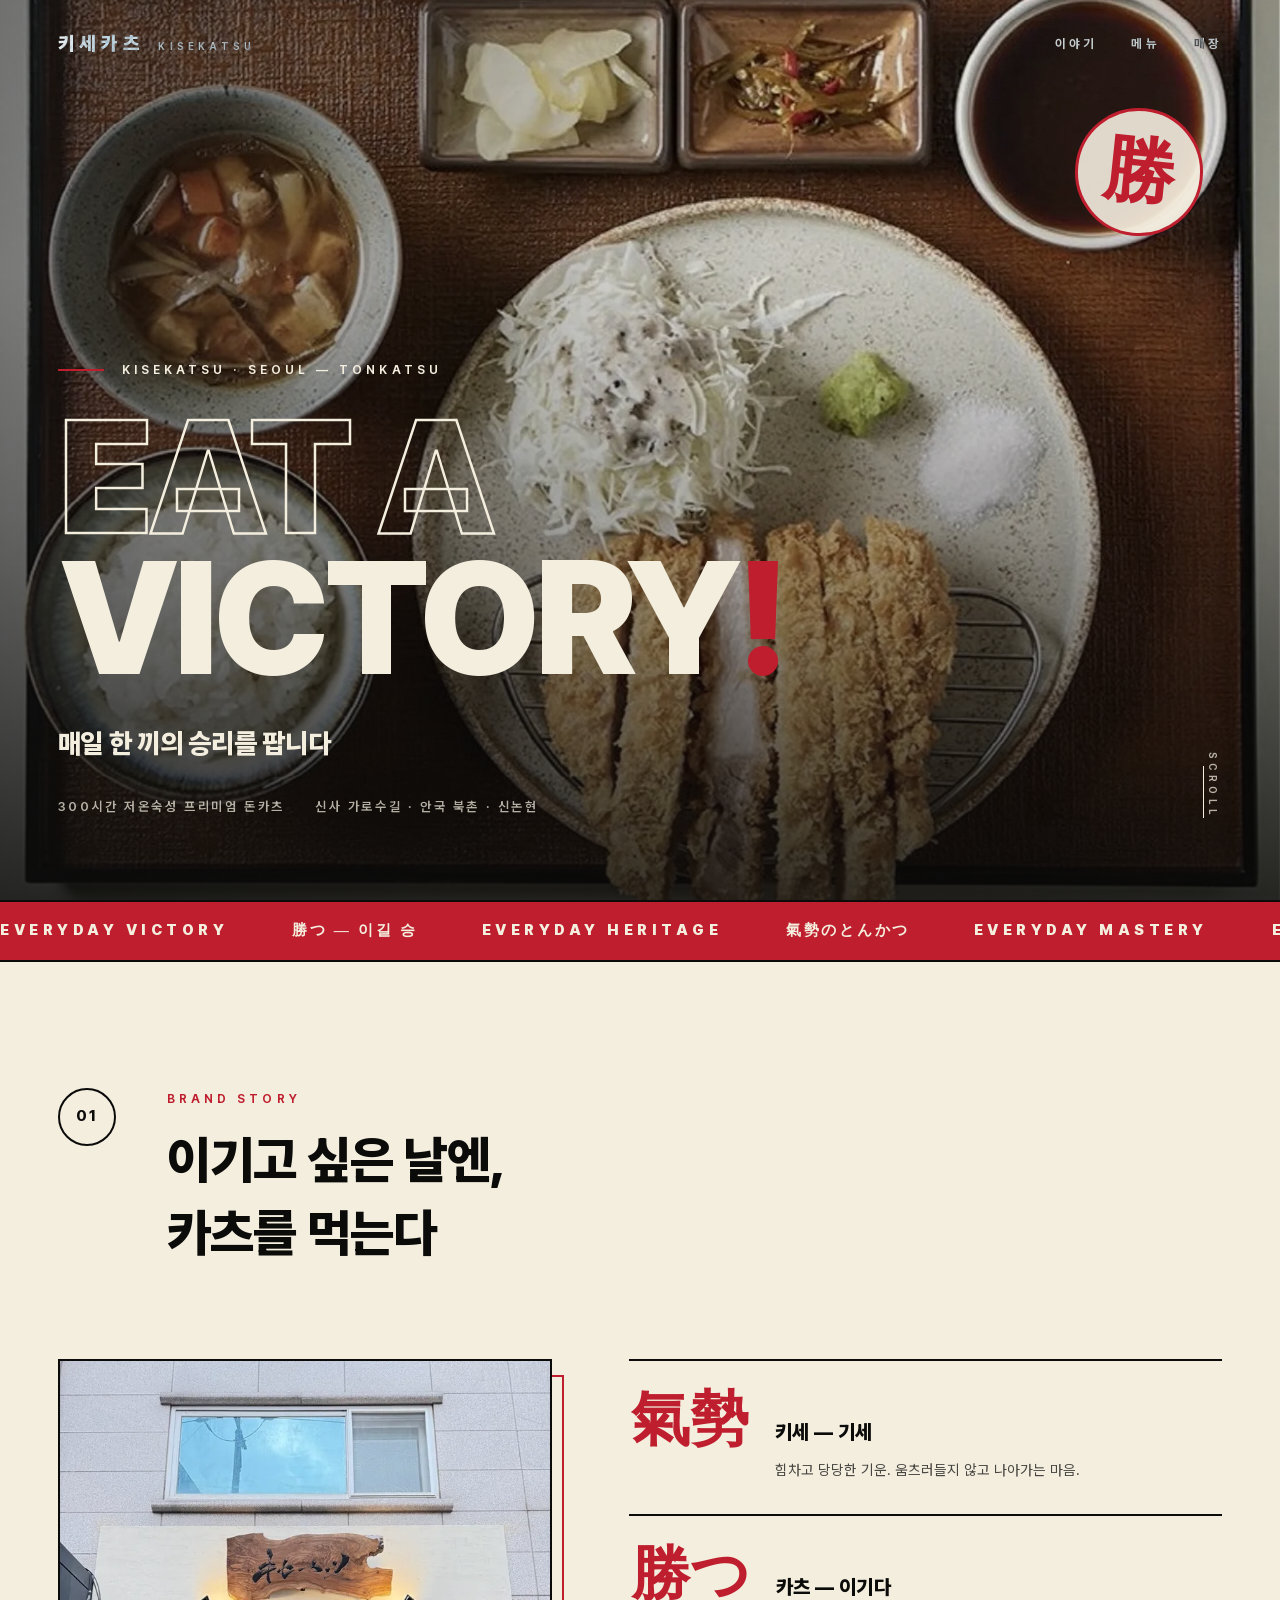
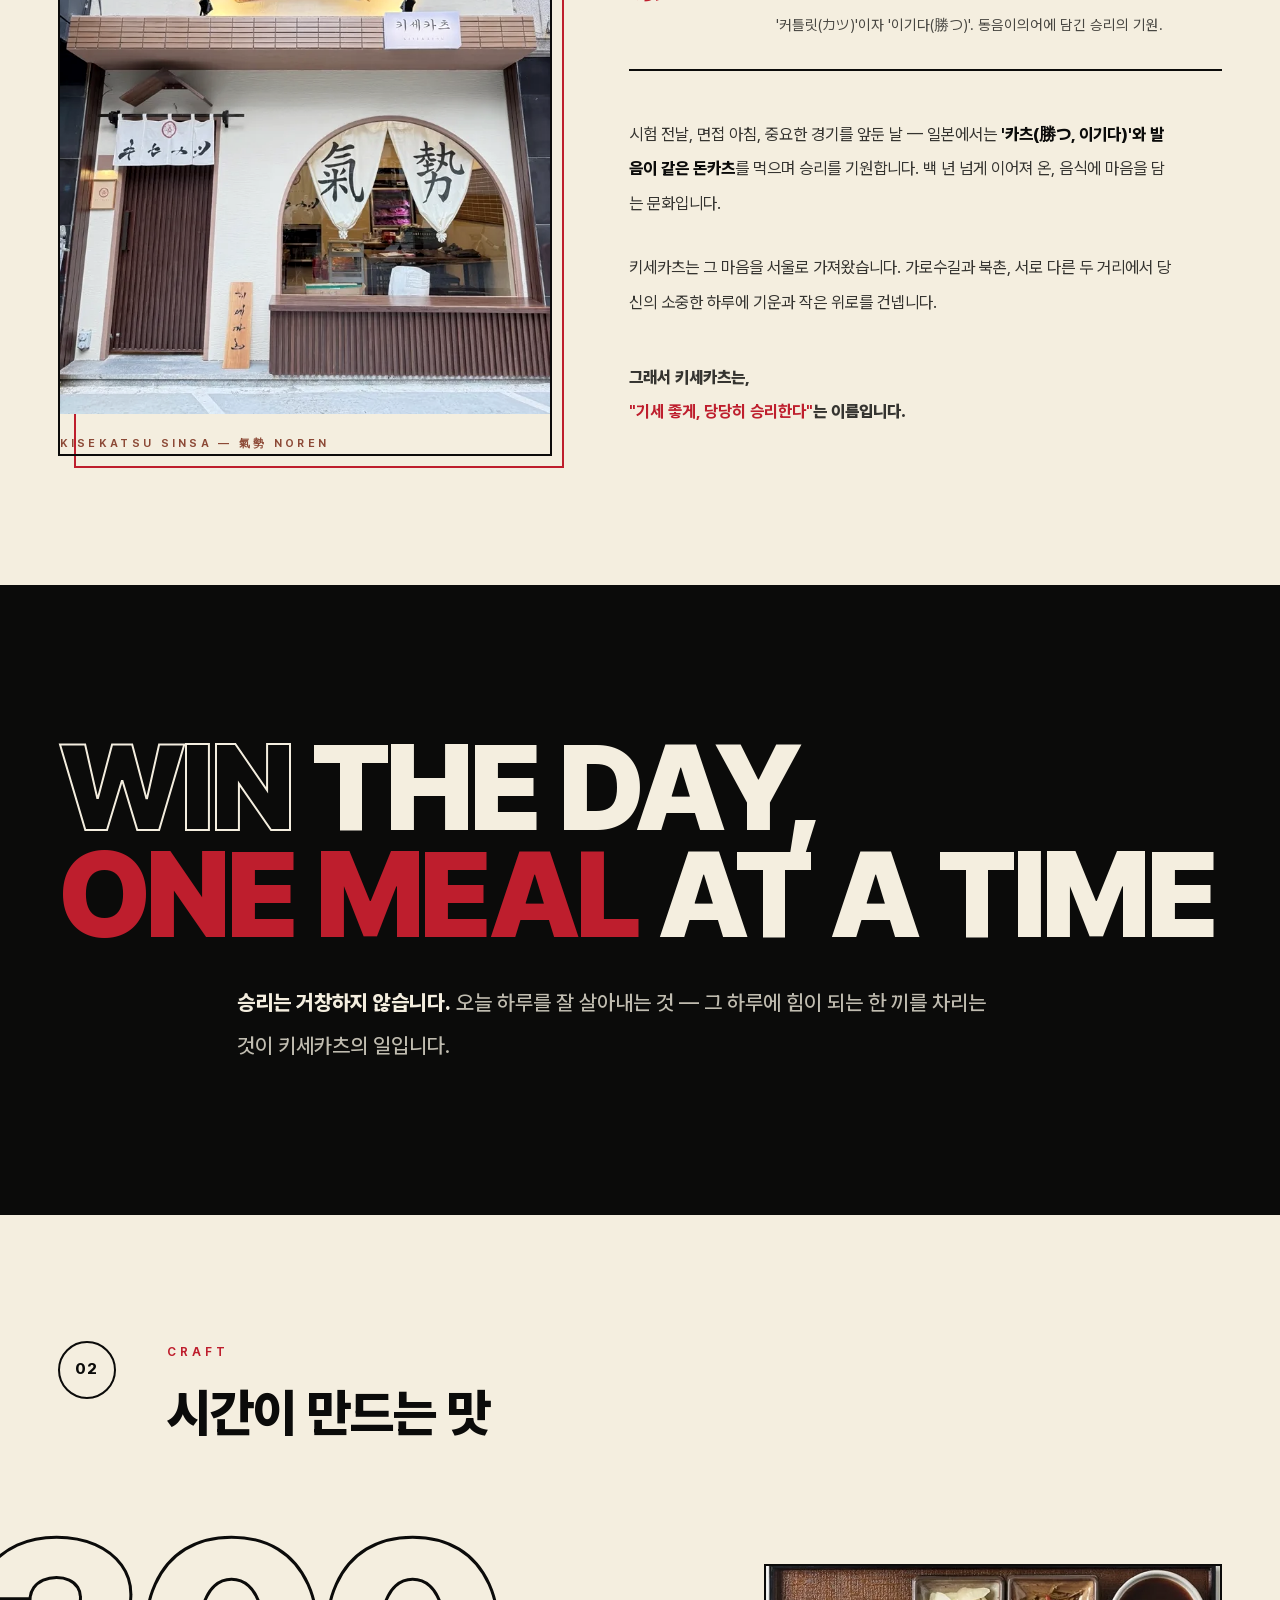
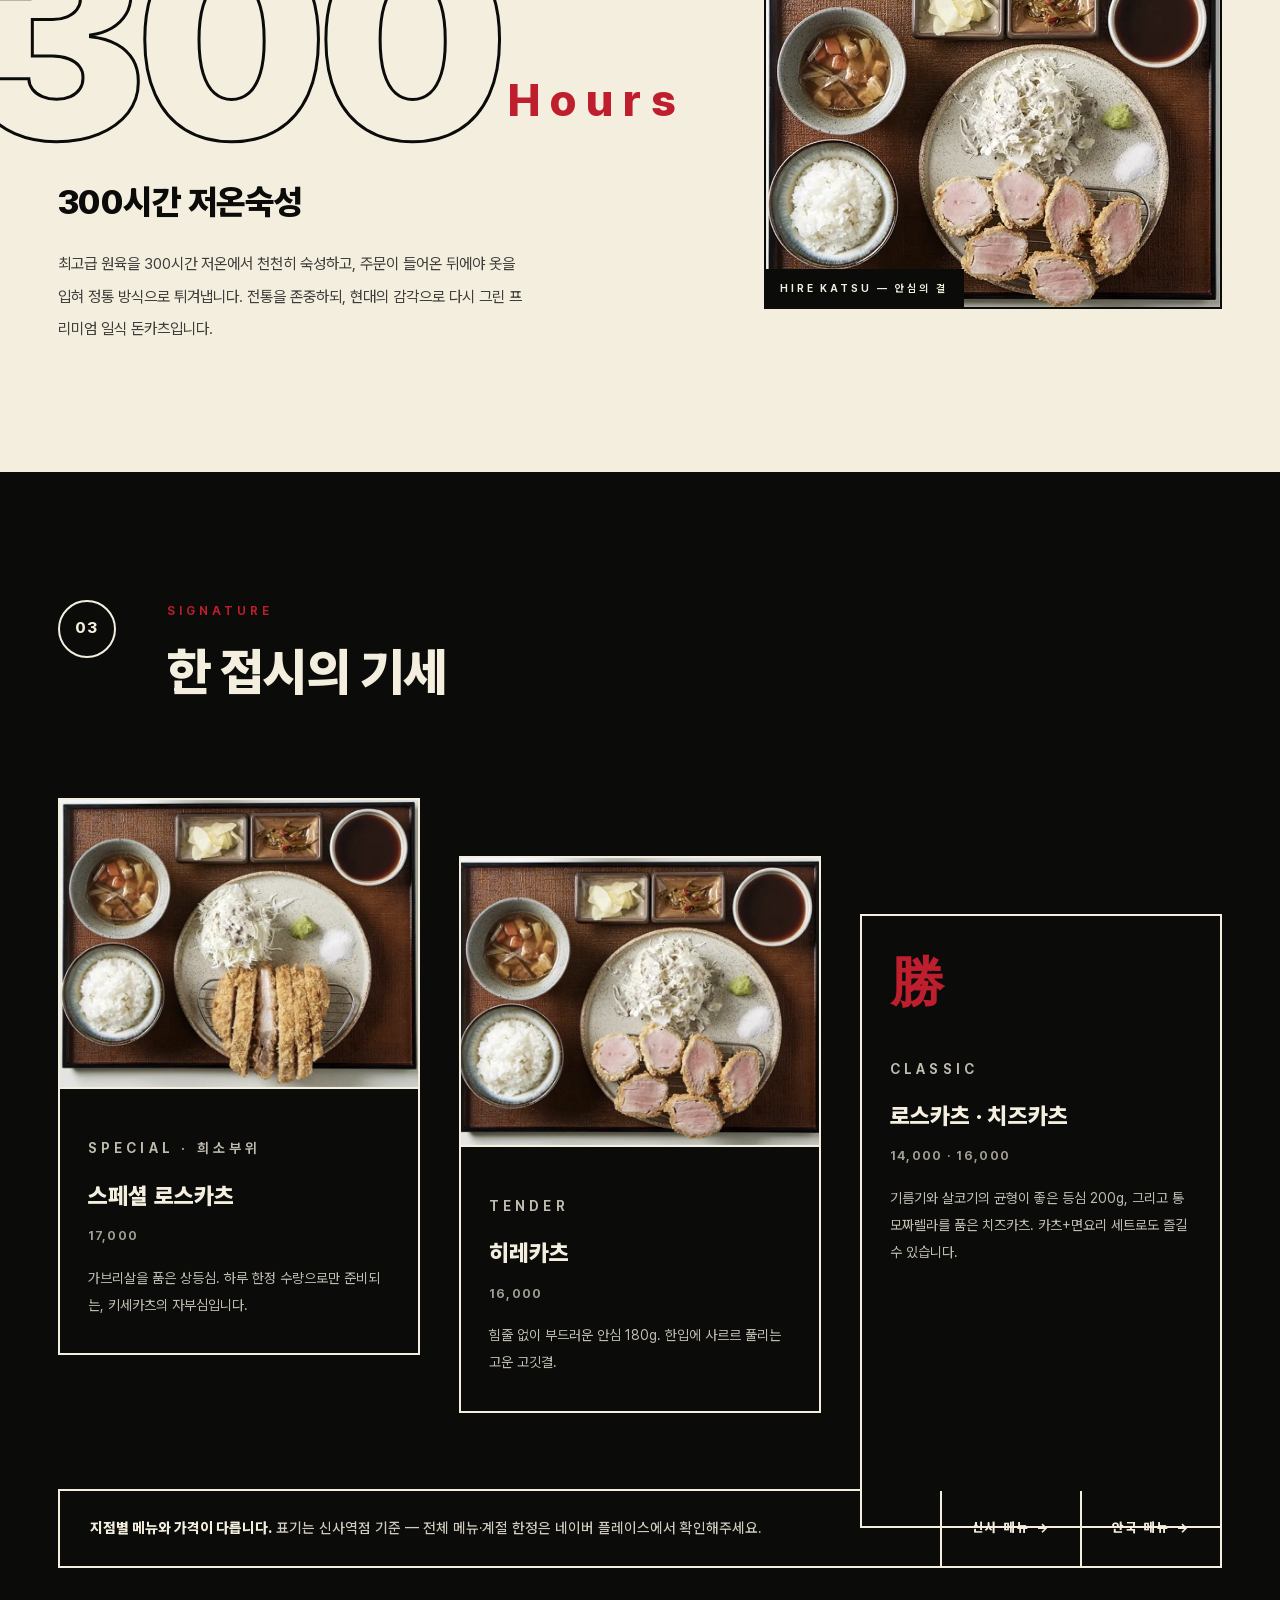
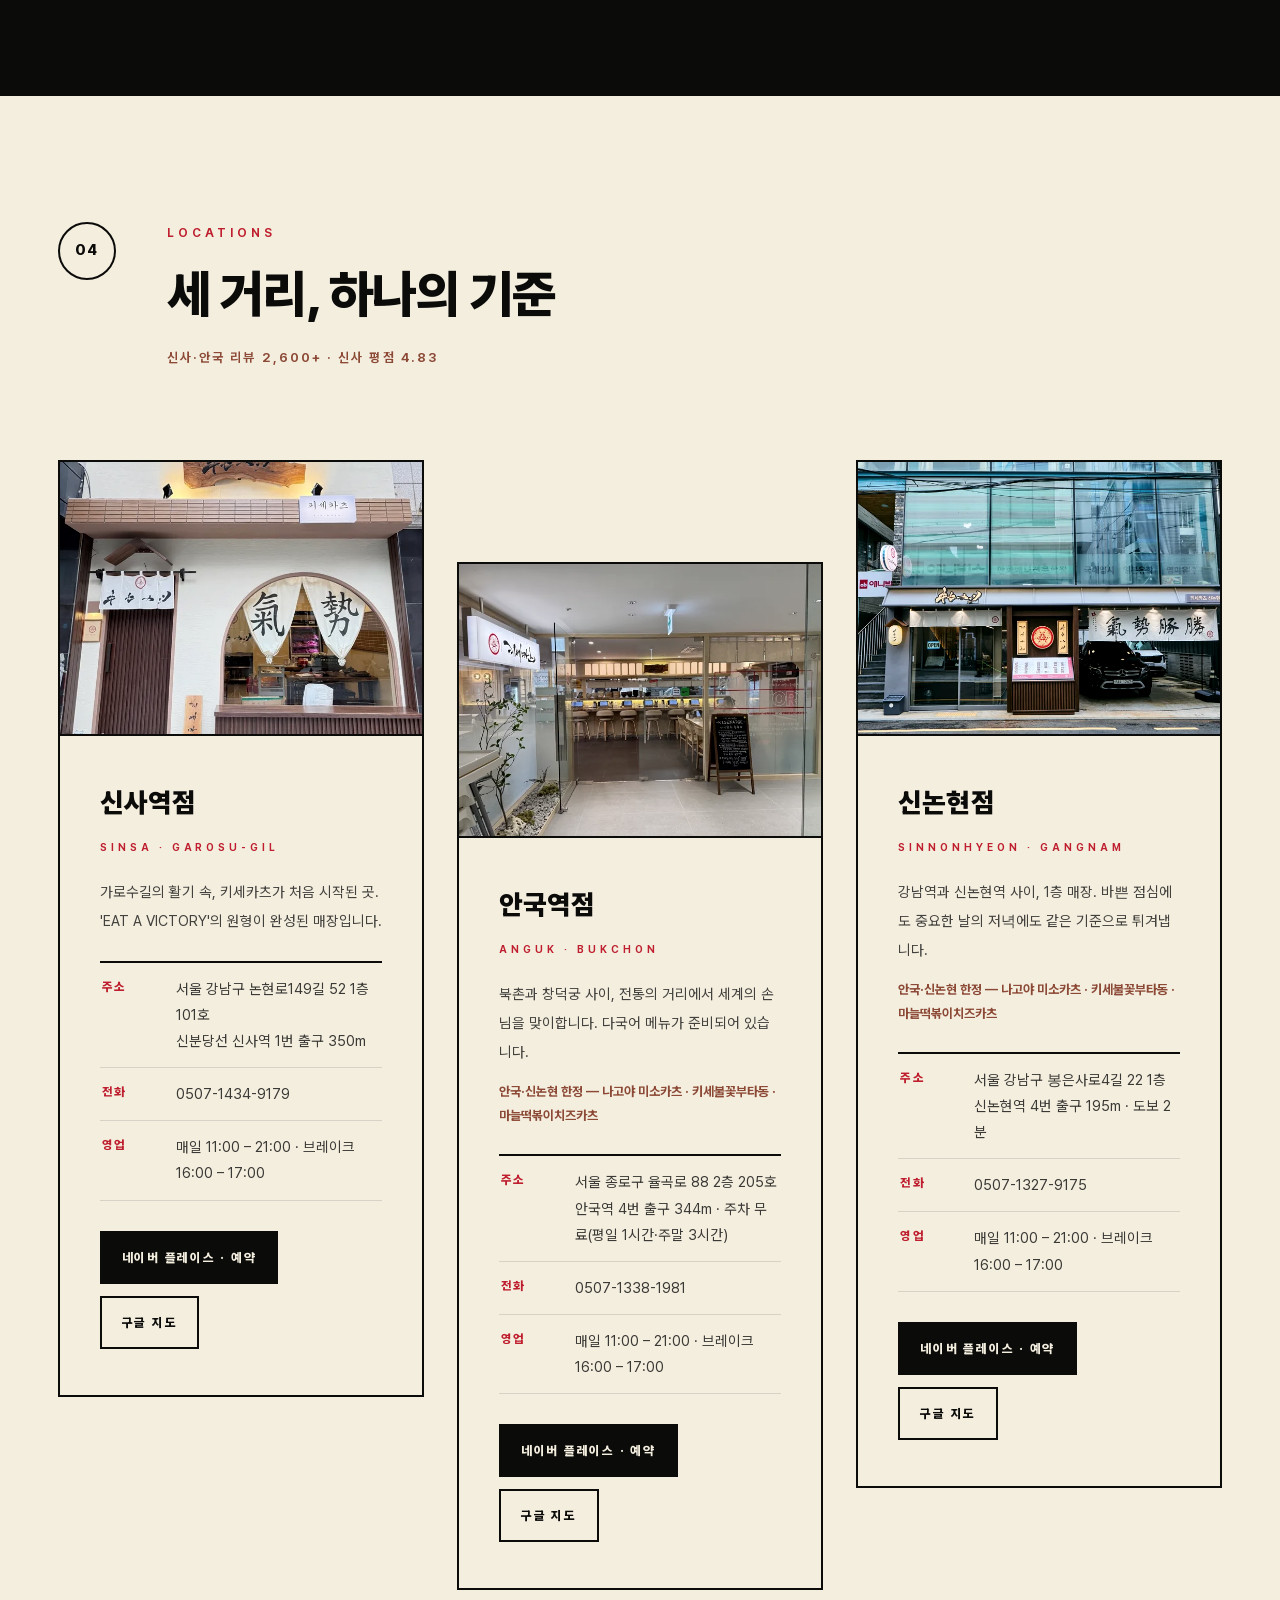
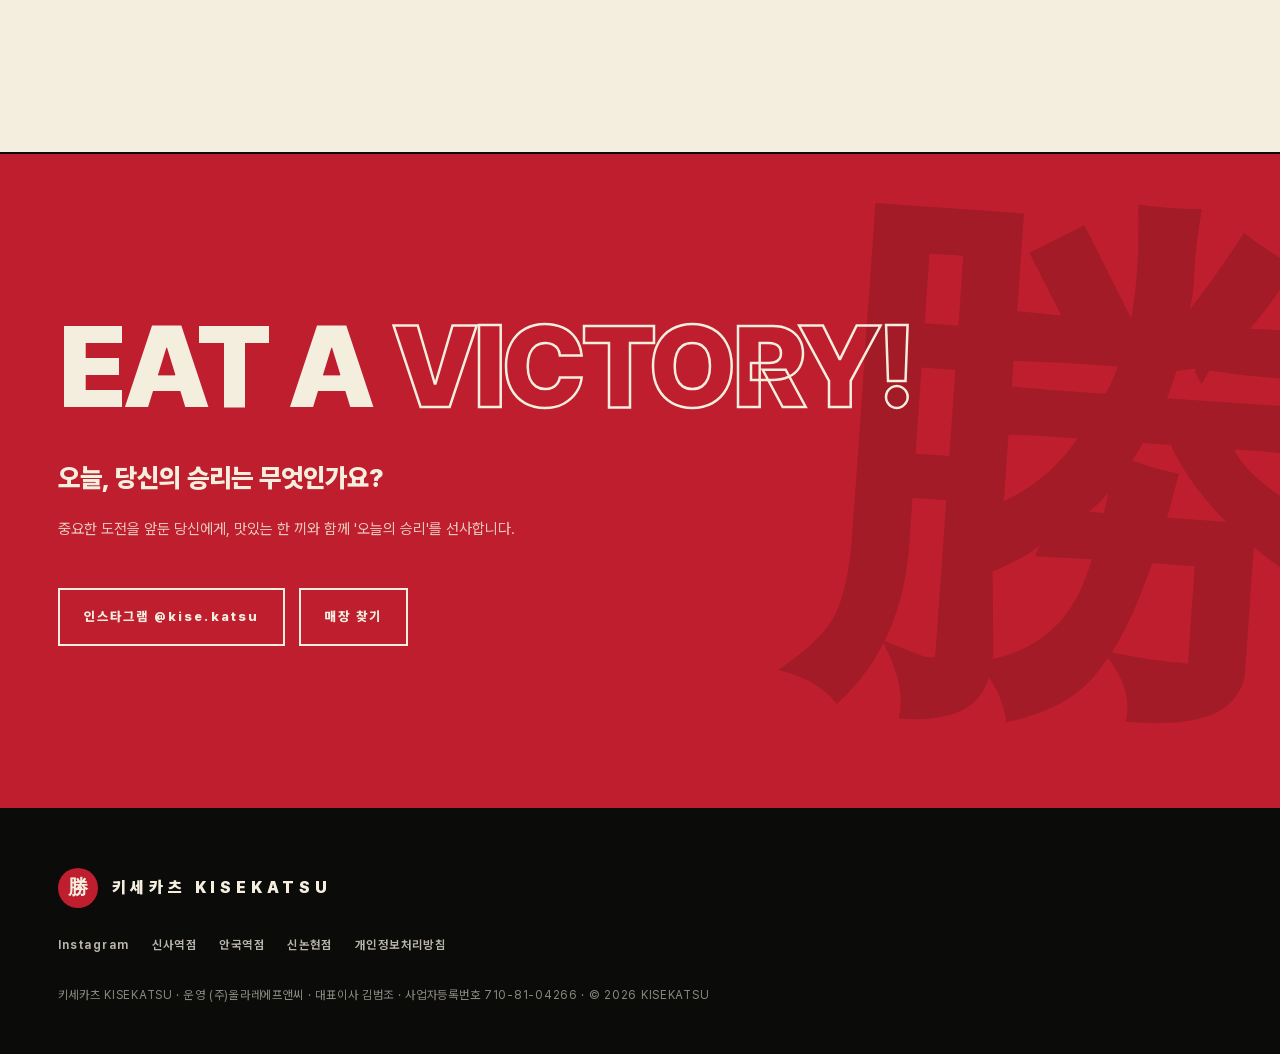
==== commit 5e2bf377: "신논현점 추가: 매장 카드·JSON-LD·푸터 링크, 안국·신논현 한정 메뉴 표기 Co-Authored-By: Claude Fable 5.1 <noreply@anthropic.co" ====
--- a/index.html
+++ b/index.html
@@ -17,12 +17,12 @@
 <head>
 <meta charset="UTF-8">
 <meta name="viewport" content="width=device-width, initial-scale=1.0">
-<title>키세카츠 KISEKATSU — 승리를 파는 돈카츠 · 신사 가로수길 · 안국 북촌</title>
-<meta name="description" content="300시간 저온숙성 프리미엄 돈카츠 키세카츠. 일본에서 승리를 기원하며 먹는 카츠(勝つ)의 문화를 서울 신사 가로수길과 안국 북촌에서. 두 지점 리뷰 2,600+.">
+<title>키세카츠 KISEKATSU — 승리를 파는 돈카츠 · 신사 가로수길 · 안국 북촌 · 신논현</title>
+<meta name="description" content="300시간 저온숙성 프리미엄 돈카츠 키세카츠. 일본에서 승리를 기원하며 먹는 카츠(勝つ)의 문화를 서울 신사 가로수길, 안국 북촌, 신논현역에서. 신사·안국 리뷰 2,600+.">
 <link rel="canonical" href="https://kisekatsu.kr/">
 <meta property="og:type" content="website">
 <meta property="og:title" content="키세카츠 KISEKATSU — EAT A VICTORY!">
-<meta property="og:description" content="300시간 저온숙성 프리미엄 돈카츠. 신사 가로수길 · 안국 북촌.">
+<meta property="og:description" content="300시간 저온숙성 프리미엄 돈카츠. 신사 가로수길 · 안국 북촌 · 신논현.">
 <meta property="og:url" content="https://kisekatsu.kr/">
 <meta property="og:image" content="https://kisekatsu.kr/assets/img/og.jpg">
 <meta property="og:locale" content="ko_KR">
@@ -81,6 +81,28 @@
       "openingHours": "Mo-Su 11:00-16:00,17:00-21:00",
       "acceptsReservations": "https://map.naver.com/p/entry/place/2086785604",
       "parentOrganization": {"@id": "https://kisekatsu.kr/#brand"}
+    },
+    {
+      "@type": "Restaurant",
+      "@id": "https://kisekatsu.kr/#sinnonhyeon",
+      "name": "키세카츠 신논현점",
+      "servesCuisine": "돈카츠",
+      "priceRange": "₩10,000~₩20,000",
+      "telephone": "0507-1327-9175",
+      "address": {
+        "@type": "PostalAddress",
+        "streetAddress": "봉은사로4길 22 1층",
+        "addressLocality": "강남구",
+        "addressRegion": "서울",
+        "postalCode": "06123",
+        "addressCountry": "KR"
+      },
+      "geo": {"@type": "GeoCoordinates", "latitude": 37.5033958, "longitude": 127.0263934},
+      "url": "https://kisekatsu.kr/#sinnonhyeon",
+      "sameAs": ["https://map.naver.com/p/entry/place/2099352367", "https://maps.google.com/?cid=9476467565209082547"],
+      "openingHours": "Mo-Su 11:00-16:00,17:00-21:00",
+      "acceptsReservations": "https://booking.naver.com/booking/6/bizes/1740960",
+      "parentOrganization": {"@id": "https://kisekatsu.kr/#brand"}
     }
   ]
 }
@@ -360,6 +382,10 @@
     align-items: start;
   }
   .store:nth-child(2) { margin-top: clamp(48px, 8vw, 150px); }
+  @media (min-width: 1200px) {
+    .store-grid { grid-template-columns: repeat(3, 1fr); gap: clamp(28px, 2.6vw, 48px); }
+    .store-body { padding: 36px 30px 40px; }
+  }
   .store { border: var(--frame); background: var(--paper); position: relative; }
   .store-photo { border-bottom: var(--frame); overflow: hidden; position: relative; }
   .store-photo img { filter: saturate(.8) contrast(1.06); aspect-ratio: 4/3; object-fit: cover; width: 100%; transition: transform .8s cubic-bezier(.2,.7,.2,1); }
@@ -503,7 +529,7 @@
       <p class="hero-ko">매일 한 끼의 승리를 팝니다</p>
       <p class="hero-meta">
         <span>300시간 저온숙성 프리미엄 돈카츠</span>
-        <span>신사 가로수길 · 안국 북촌</span>
+        <span>신사 가로수길 · 안국 북촌 · 신논현</span>
       </p>
     </div>
     <p class="scroll-hint" aria-hidden="true">SCROLL</p>
@@ -665,8 +691,8 @@
         <span class="scene-no" aria-hidden="true">04</span>
         <div>
           <p class="label-en">Locations</p>
-          <h2 class="scene-title h-ko">두 거리, 하나의 기준</h2>
-          <p class="stores-proof">두 지점 리뷰 2,600+ · 신사 평점 4.83</p>
+          <h2 class="scene-title h-ko">세 거리, 하나의 기준</h2>
+          <p class="stores-proof">신사·안국 리뷰 2,600+ · 신사 평점 4.83</p>
         </div>
       </div>
       <div class="store-grid">
@@ -674,7 +700,7 @@
           <div class="store-photo">
             <span class="store-no">1호점 · 2024</span>
             <picture>
-              <source type="image/webp" srcset="assets/img/sinsa-noren-700.webp 700w, assets/img/sinsa-noren-1200.webp 1200w" sizes="(max-width: 960px) 100vw, 44vw">
+              <source type="image/webp" srcset="assets/img/sinsa-noren-700.webp 700w, assets/img/sinsa-noren-1200.webp 1200w" sizes="(max-width: 960px) 100vw, (max-width: 1199px) 44vw, 30vw">
               <img src="assets/img/sinsa-noren-1200.webp" alt="키세카츠 신사역점 외관" loading="lazy" style="object-position: 50% 72%">
             </picture>
           </div>
@@ -696,14 +722,14 @@
           <div class="store-photo">
             <span class="store-no">2호점 · 2025</span>
             <picture>
-              <source type="image/webp" srcset="assets/img/anguk-front-700.webp 700w, assets/img/anguk-front-1200.webp 1200w" sizes="(max-width: 960px) 100vw, 44vw">
+              <source type="image/webp" srcset="assets/img/anguk-front-700.webp 700w, assets/img/anguk-front-1200.webp 1200w" sizes="(max-width: 960px) 100vw, (max-width: 1199px) 44vw, 30vw">
               <img src="assets/img/anguk-front-1200.webp" alt="키세카츠 안국역점 입구와 오픈 키친" loading="lazy">
             </picture>
           </div>
           <div class="store-body">
             <h3>안국역점<small>Anguk · Bukchon</small></h3>
             <p class="store-desc">북촌과 창덕궁 사이, 전통의 거리에서 세계의 손님을 맞이합니다. 다국어 메뉴가 준비되어 있습니다.</p>
-            <p class="store-only">안국 한정 — 나고야 미소카츠 · 키세불꽃부타동 · 마늘떡볶이치즈카츠</p>
+            <p class="store-only">안국·신논현 한정 — 나고야 미소카츠 · 키세불꽃부타동 · 마늘떡볶이치즈카츠</p>
             <dl>
               <div><dt>주소</dt><dd>서울 종로구 율곡로 88 2층 205호<br>안국역 4번 출구 344m · 주차 무료(평일 1시간·주말 3시간)</dd></div>
               <div><dt>전화</dt><dd><a href="tel:0507-1338-1981">0507-1338-1981</a></dd></div>
@@ -712,6 +738,29 @@
             <div class="store-links">
               <a class="naver" href="https://map.naver.com/p/entry/place/2086785604" target="_blank" rel="noopener">네이버 플레이스 · 예약</a>
               <a href="https://maps.google.com/?cid=6101151766151297783" target="_blank" rel="noopener">구글 지도</a>
+            </div>
+          </div>
+        </article>
+        <article class="store reveal" id="sinnonhyeon">
+          <div class="store-photo">
+            <span class="store-no">3호점 · 2026</span>
+            <picture>
+              <source type="image/webp" srcset="assets/img/sinnonhyeon-front-700.webp 700w, assets/img/sinnonhyeon-front-1200.webp 1200w" sizes="(max-width: 960px) 100vw, (max-width: 1199px) 44vw, 30vw">
+              <img src="assets/img/sinnonhyeon-front-1200.webp" alt="키세카츠 신논현점 외관 — 氣勢豚勝 간판과 1층 입구" loading="lazy">
+            </picture>
+          </div>
+          <div class="store-body">
+            <h3>신논현점<small>Sinnonhyeon · Gangnam</small></h3>
+            <p class="store-desc">강남역과 신논현역 사이, 1층 매장. 바쁜 점심에도 중요한 날의 저녁에도 같은 기준으로 튀겨냅니다.</p>
+            <p class="store-only">안국·신논현 한정 — 나고야 미소카츠 · 키세불꽃부타동 · 마늘떡볶이치즈카츠</p>
+            <dl>
+              <div><dt>주소</dt><dd>서울 강남구 봉은사로4길 22 1층<br>신논현역 4번 출구 195m · 도보 2분</dd></div>
+              <div><dt>전화</dt><dd><a href="tel:0507-1327-9175">0507-1327-9175</a></dd></div>
+              <div><dt>영업</dt><dd>매일 11:00 – 21:00 · 브레이크 16:00 – 17:00</dd></div>
+            </dl>
+            <div class="store-links">
+              <a class="naver" href="https://map.naver.com/p/entry/place/2099352367" target="_blank" rel="noopener">네이버 플레이스 · 예약</a>
+              <a href="https://maps.google.com/?cid=9476467565209082547" target="_blank" rel="noopener">구글 지도</a>
             </div>
           </div>
         </article>
@@ -745,6 +794,7 @@
       <a href="https://www.instagram.com/kise.katsu" target="_blank" rel="noopener">Instagram</a>
       <a href="https://map.naver.com/p/entry/place/1186508365" target="_blank" rel="noopener">신사역점</a>
       <a href="https://map.naver.com/p/entry/place/2086785604" target="_blank" rel="noopener">안국역점</a>
+      <a href="https://map.naver.com/p/entry/place/2099352367" target="_blank" rel="noopener">신논현점</a>
       <a href="privacy.html">개인정보처리방침</a>
     </div>
     <p class="legal">키세카츠 KISEKATSU · 운영 (주)올라레에프앤씨 · 대표이사 김범조 · 사업자등록번호 710-81-04266 · © 2026 KISEKATSU</p>
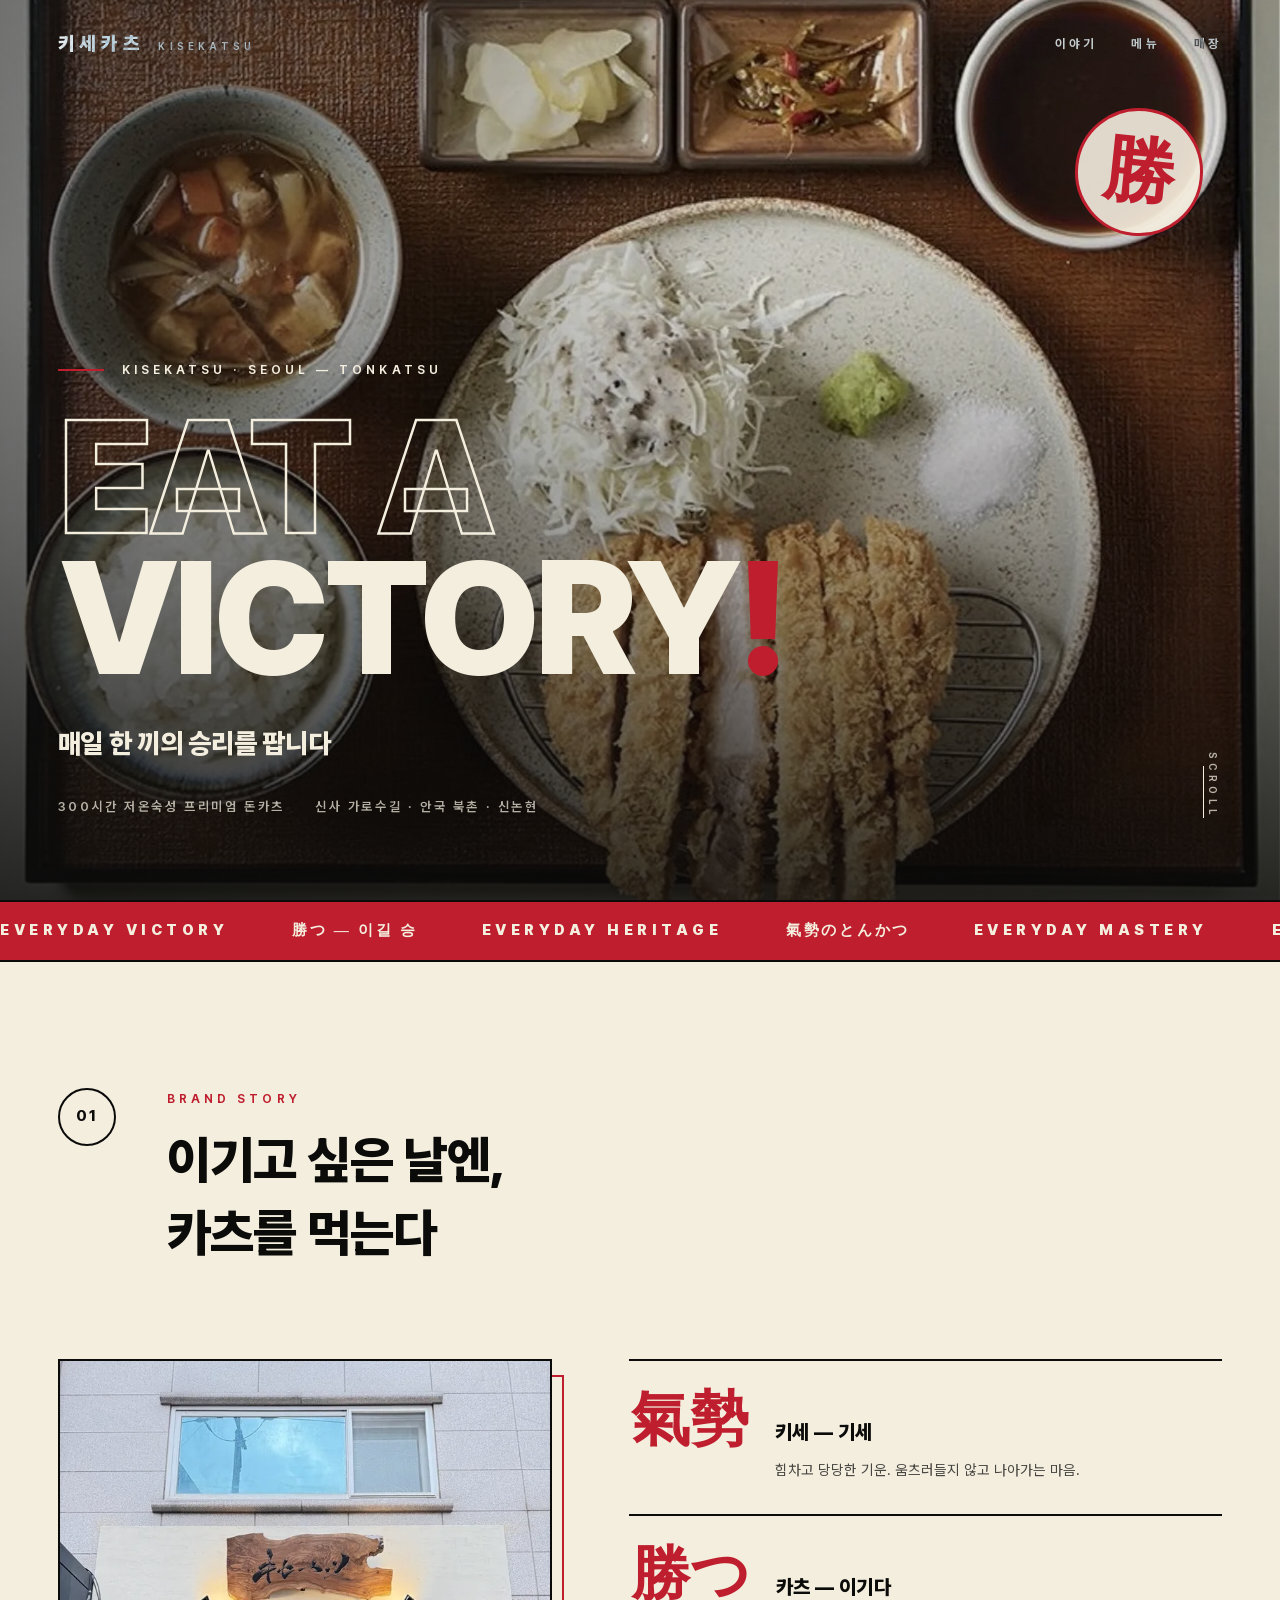
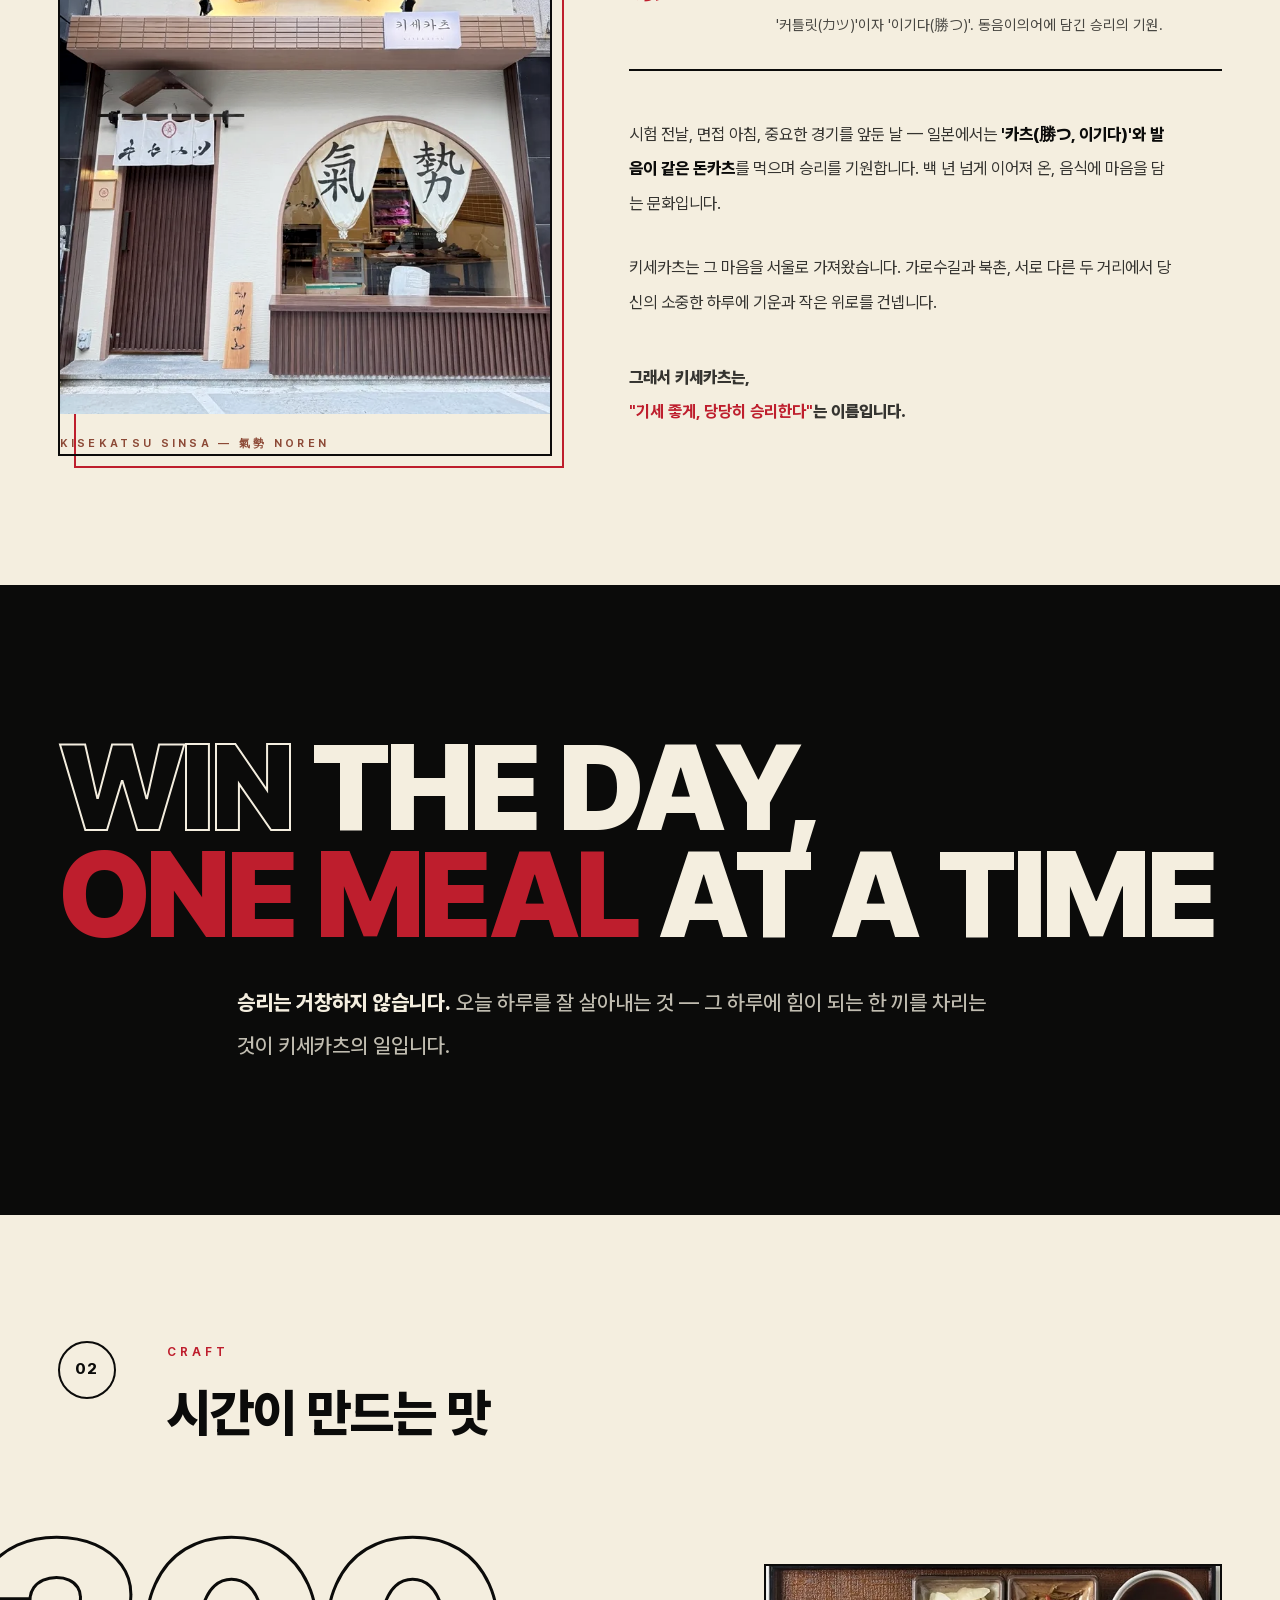
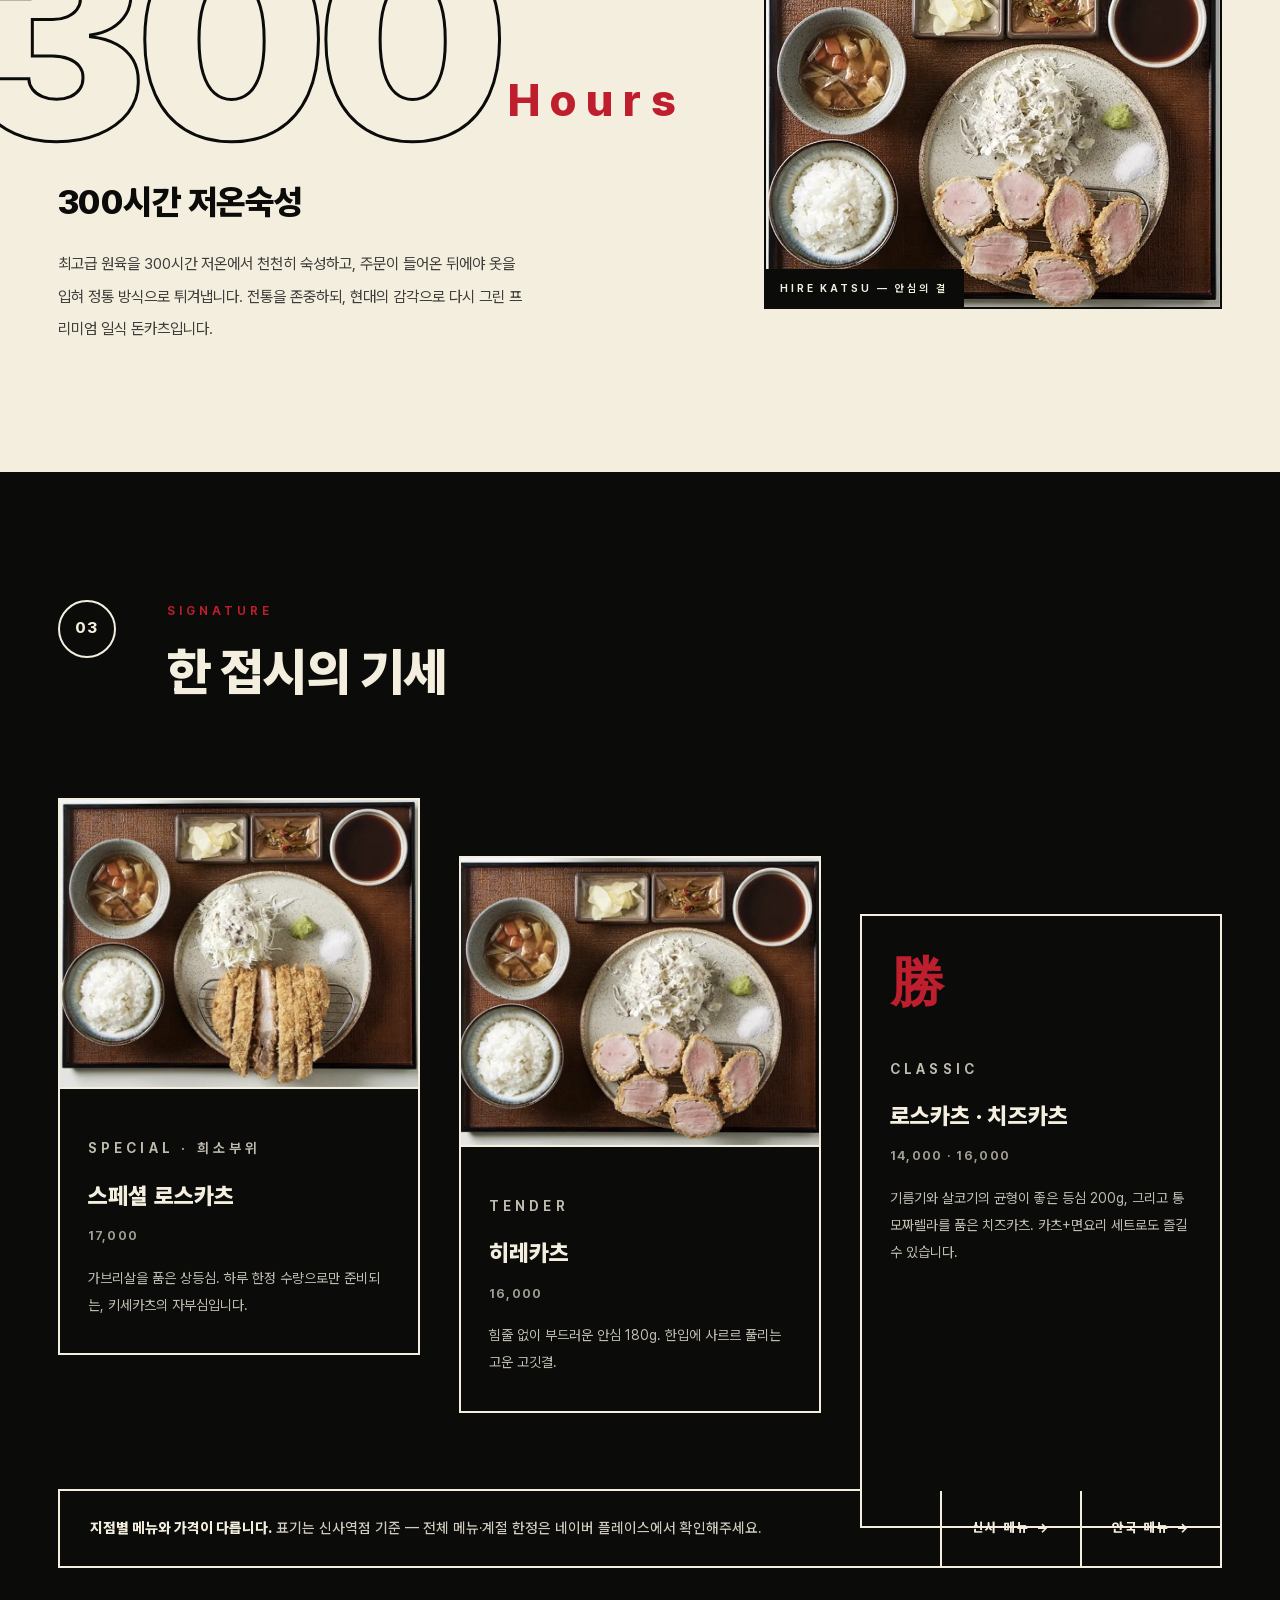
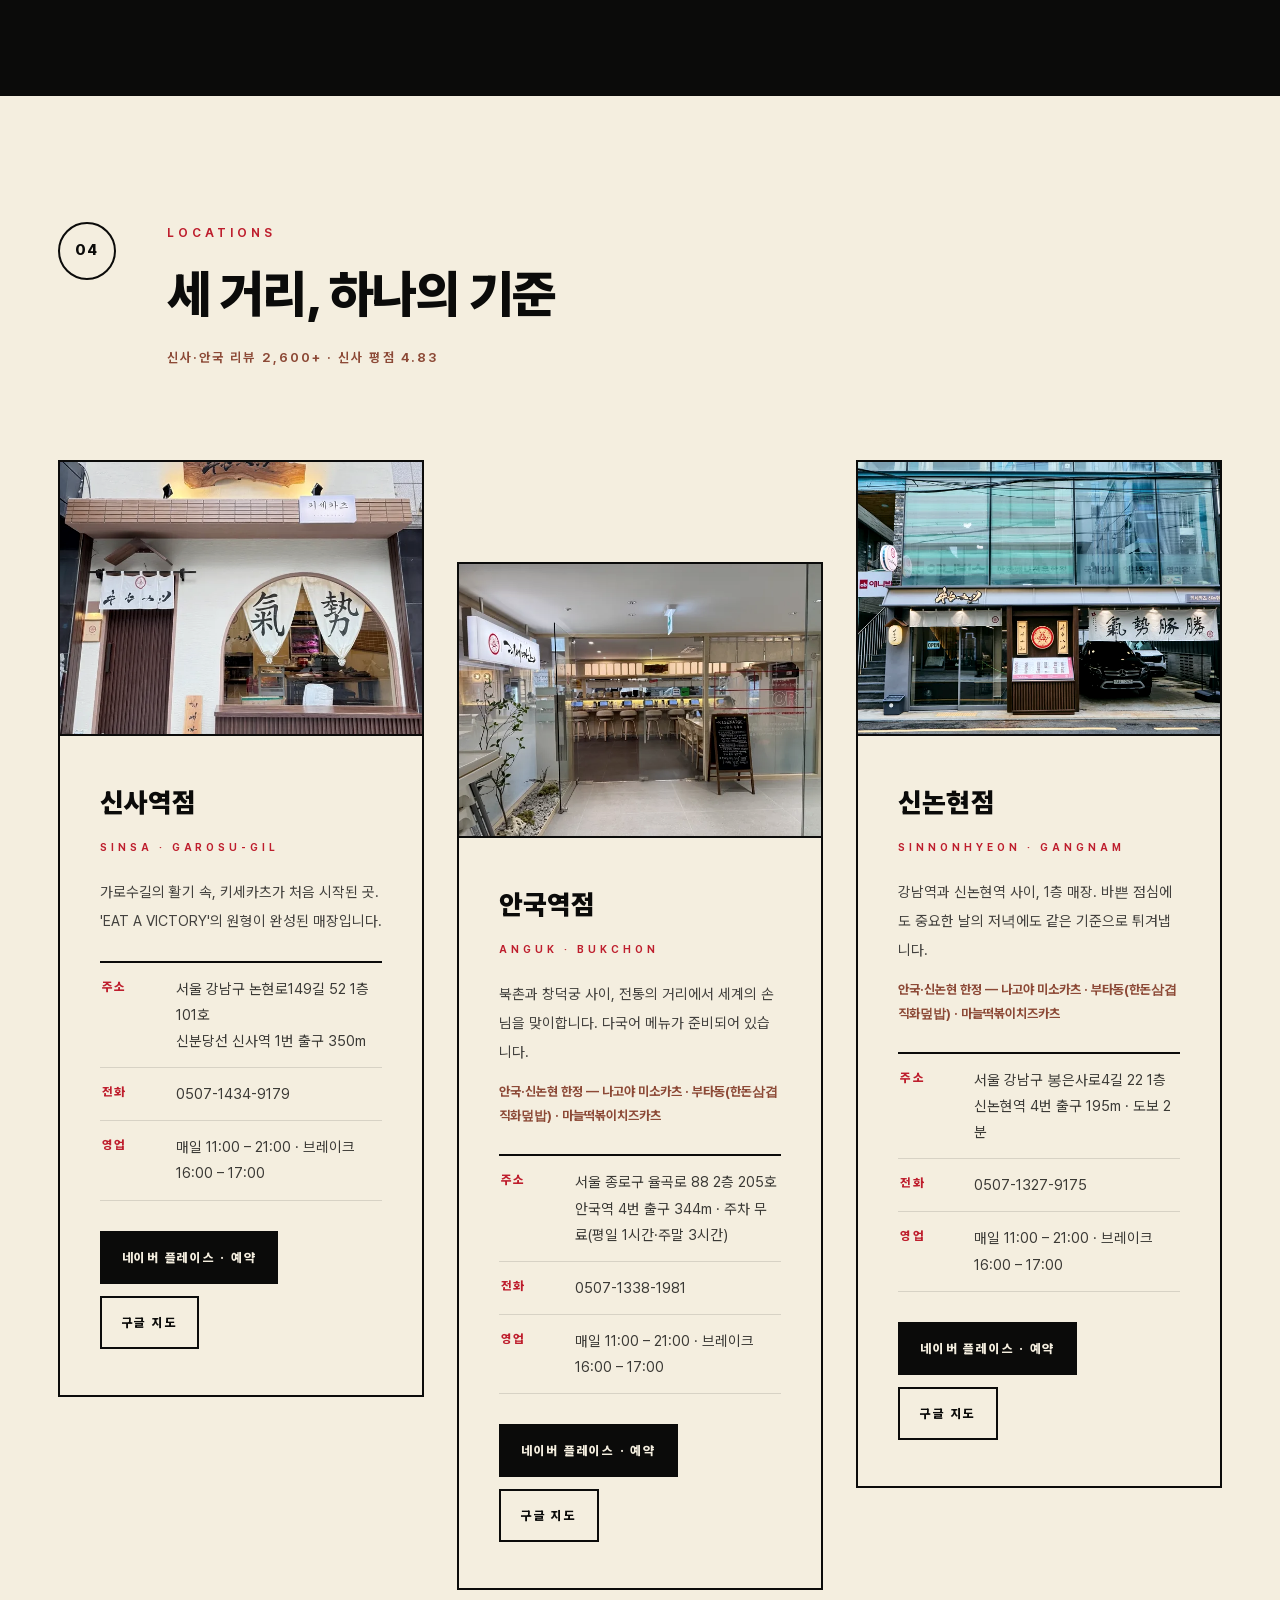
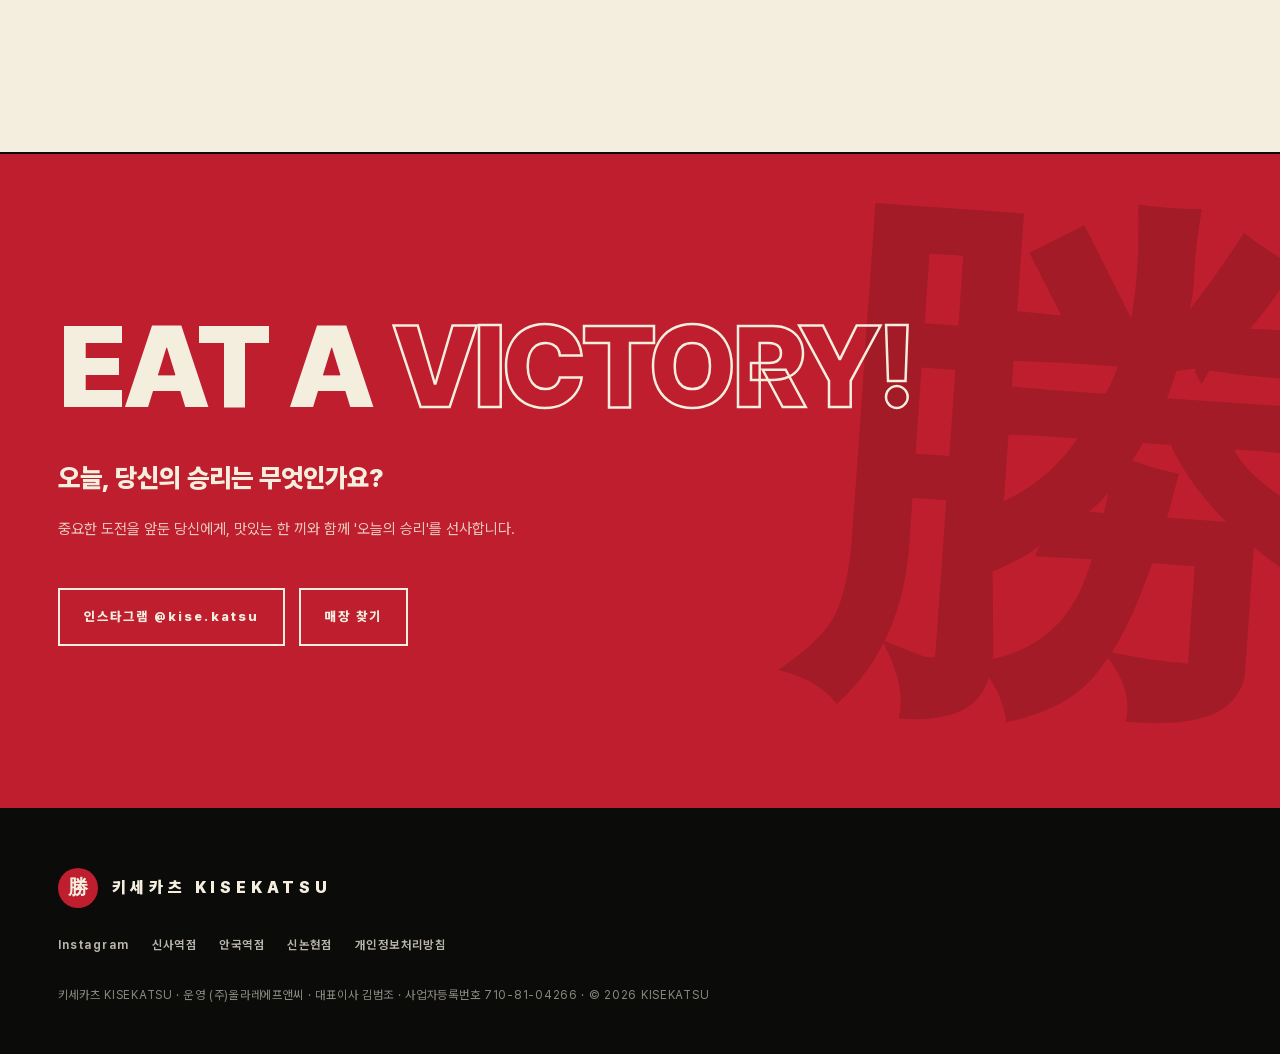
==== commit eba1acb6: "메뉴명 수정: 키세불꽃부타동 → 부타동(한돈삼겹 직화덮밥), 네이버 메뉴명 기준 Co-Authored-By: Claude Fable 5.1 <noreply@anthropic.com" ====
--- a/index.html
+++ b/index.html
@@ -729,7 +729,7 @@
           <div class="store-body">
             <h3>안국역점<small>Anguk · Bukchon</small></h3>
             <p class="store-desc">북촌과 창덕궁 사이, 전통의 거리에서 세계의 손님을 맞이합니다. 다국어 메뉴가 준비되어 있습니다.</p>
-            <p class="store-only">안국·신논현 한정 — 나고야 미소카츠 · 키세불꽃부타동 · 마늘떡볶이치즈카츠</p>
+            <p class="store-only">안국·신논현 한정 — 나고야 미소카츠 · 부타동(한돈삼겹 직화덮밥) · 마늘떡볶이치즈카츠</p>
             <dl>
               <div><dt>주소</dt><dd>서울 종로구 율곡로 88 2층 205호<br>안국역 4번 출구 344m · 주차 무료(평일 1시간·주말 3시간)</dd></div>
               <div><dt>전화</dt><dd><a href="tel:0507-1338-1981">0507-1338-1981</a></dd></div>
@@ -752,7 +752,7 @@
           <div class="store-body">
             <h3>신논현점<small>Sinnonhyeon · Gangnam</small></h3>
             <p class="store-desc">강남역과 신논현역 사이, 1층 매장. 바쁜 점심에도 중요한 날의 저녁에도 같은 기준으로 튀겨냅니다.</p>
-            <p class="store-only">안국·신논현 한정 — 나고야 미소카츠 · 키세불꽃부타동 · 마늘떡볶이치즈카츠</p>
+            <p class="store-only">안국·신논현 한정 — 나고야 미소카츠 · 부타동(한돈삼겹 직화덮밥) · 마늘떡볶이치즈카츠</p>
             <dl>
               <div><dt>주소</dt><dd>서울 강남구 봉은사로4길 22 1층<br>신논현역 4번 출구 195m · 도보 2분</dd></div>
               <div><dt>전화</dt><dd><a href="tel:0507-1327-9175">0507-1327-9175</a></dd></div>
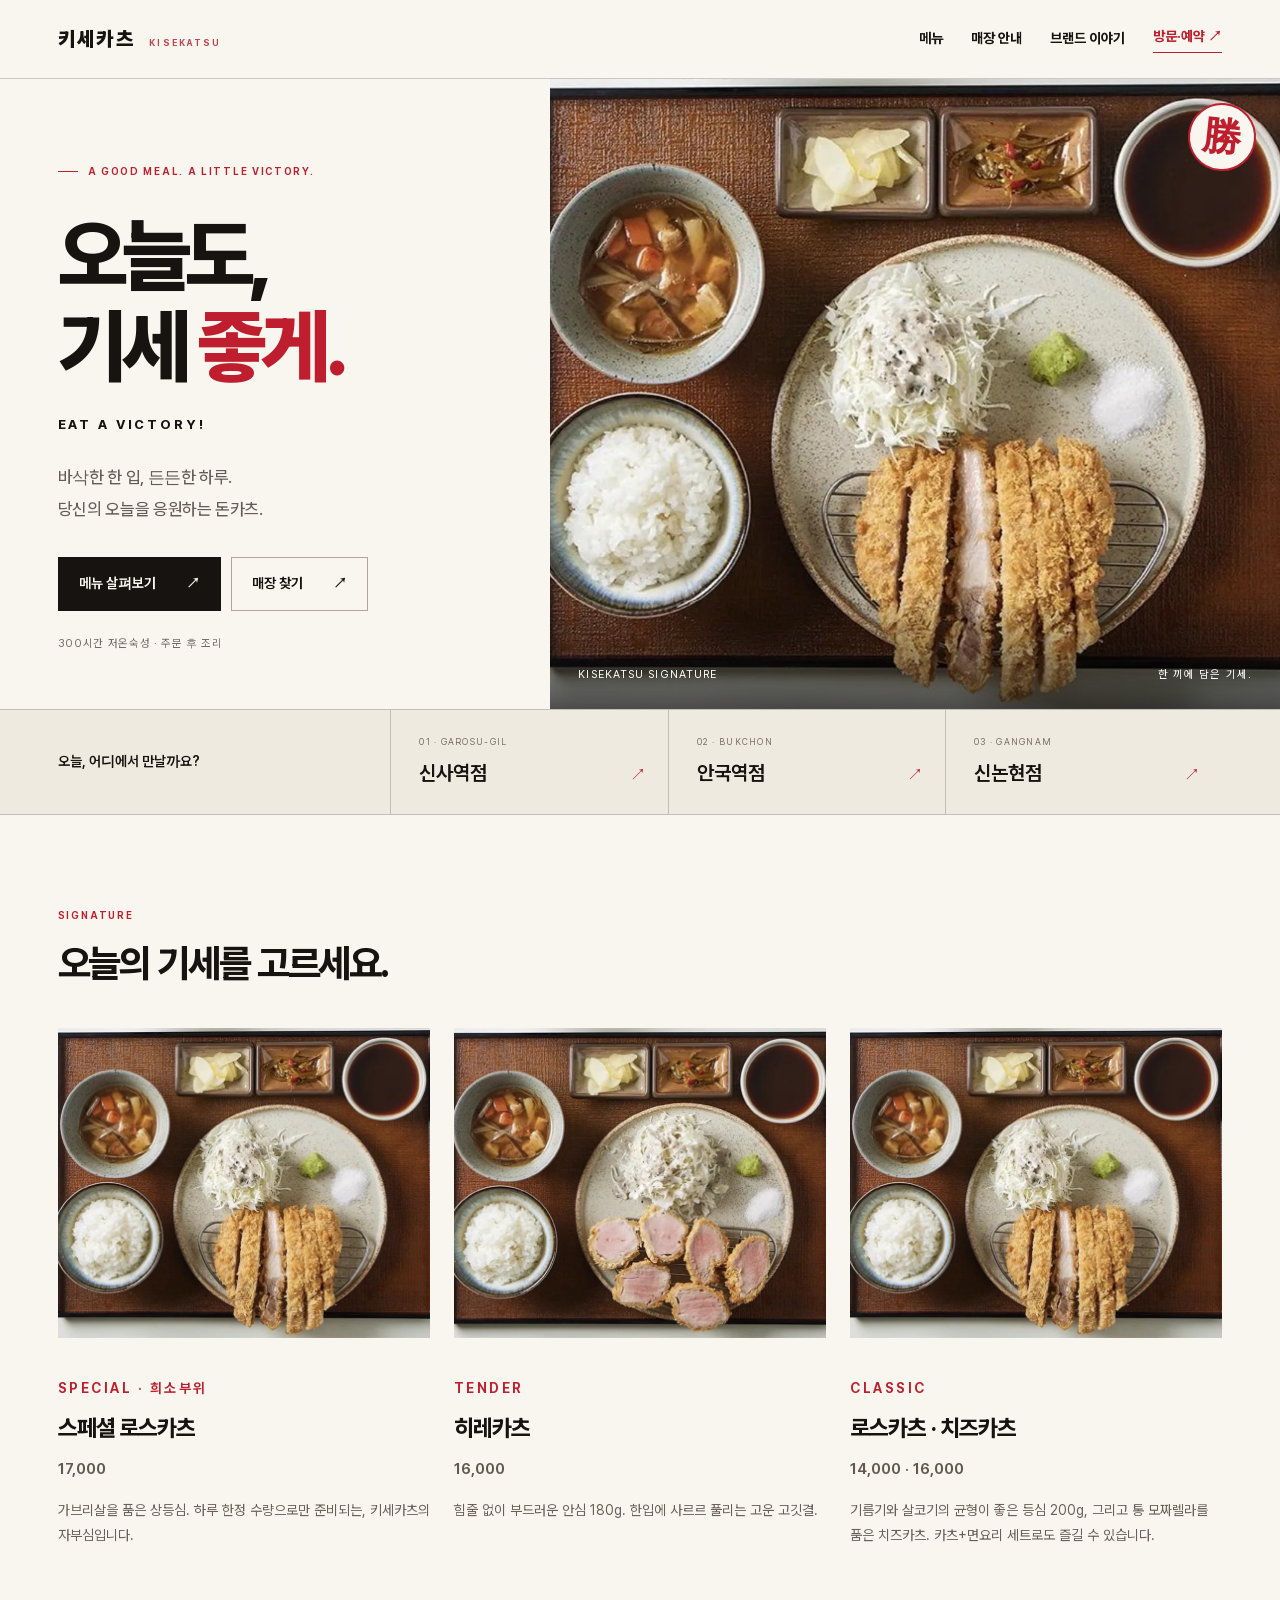
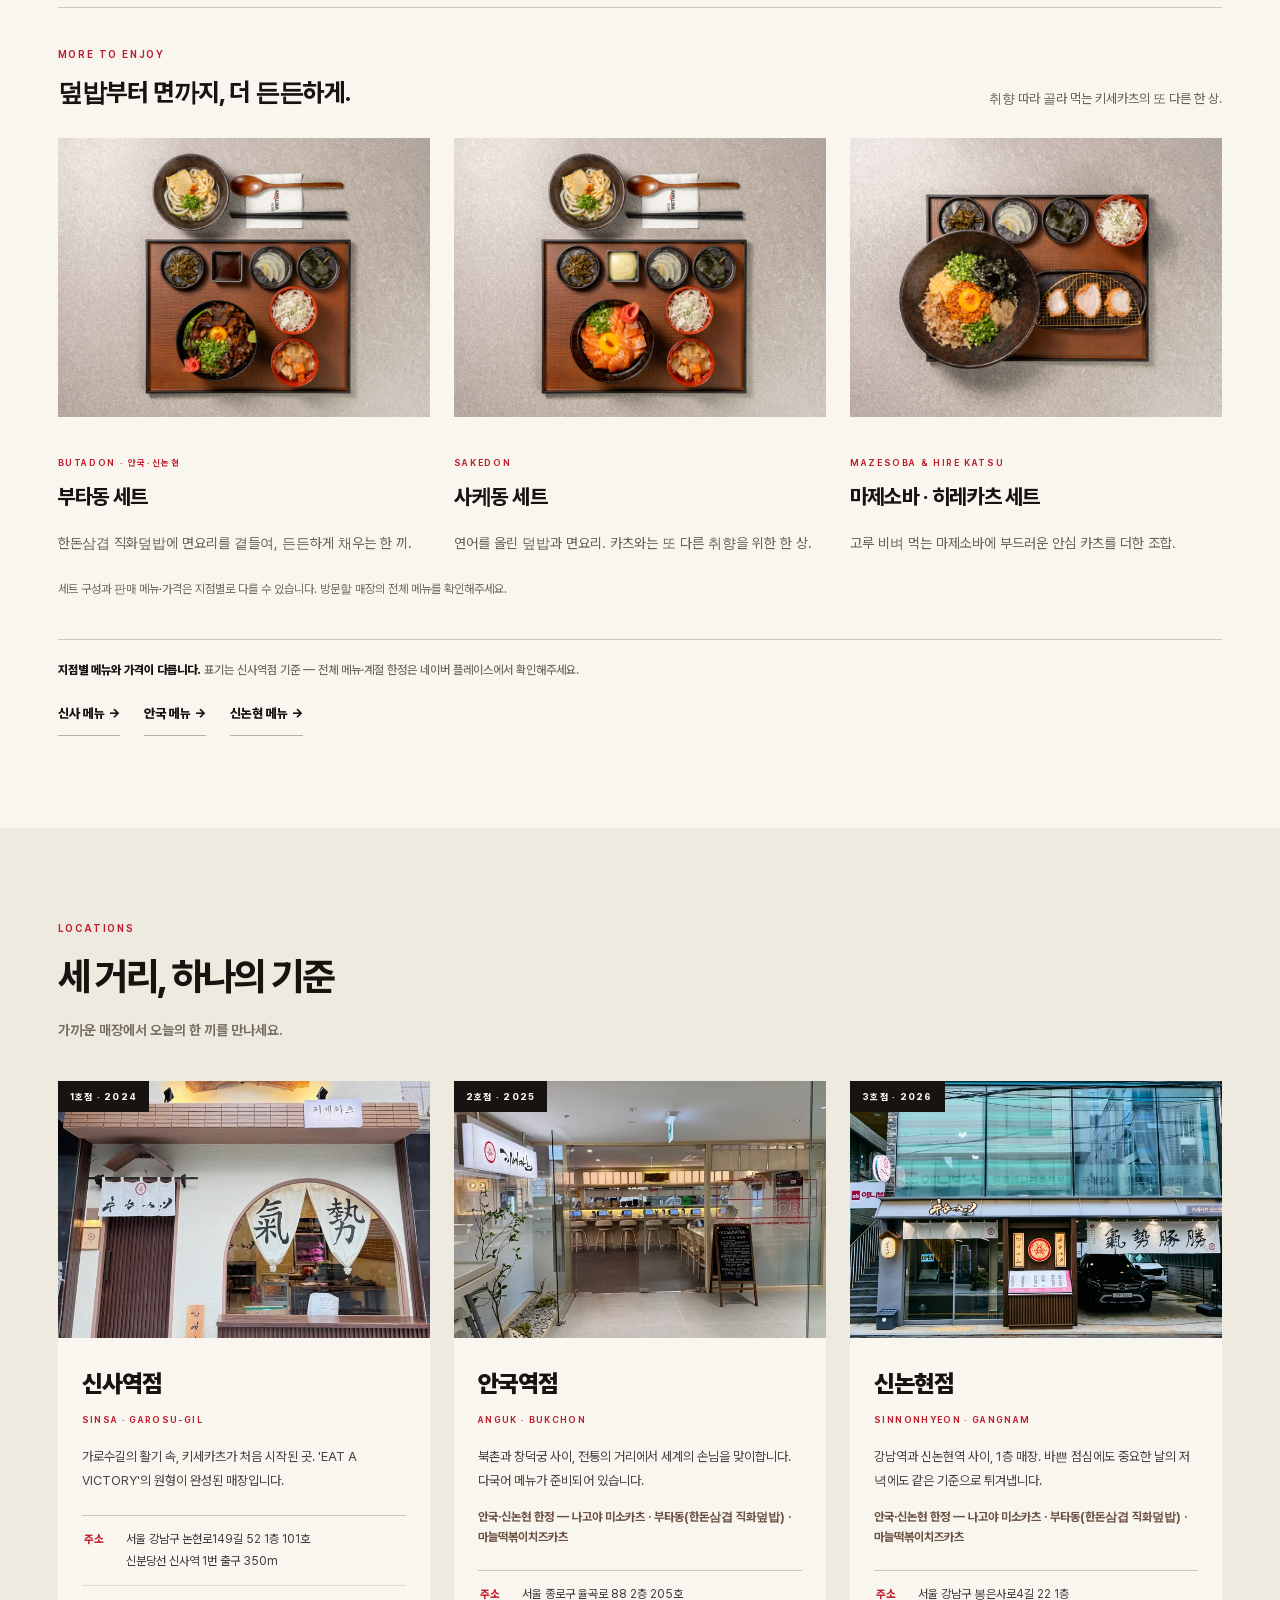
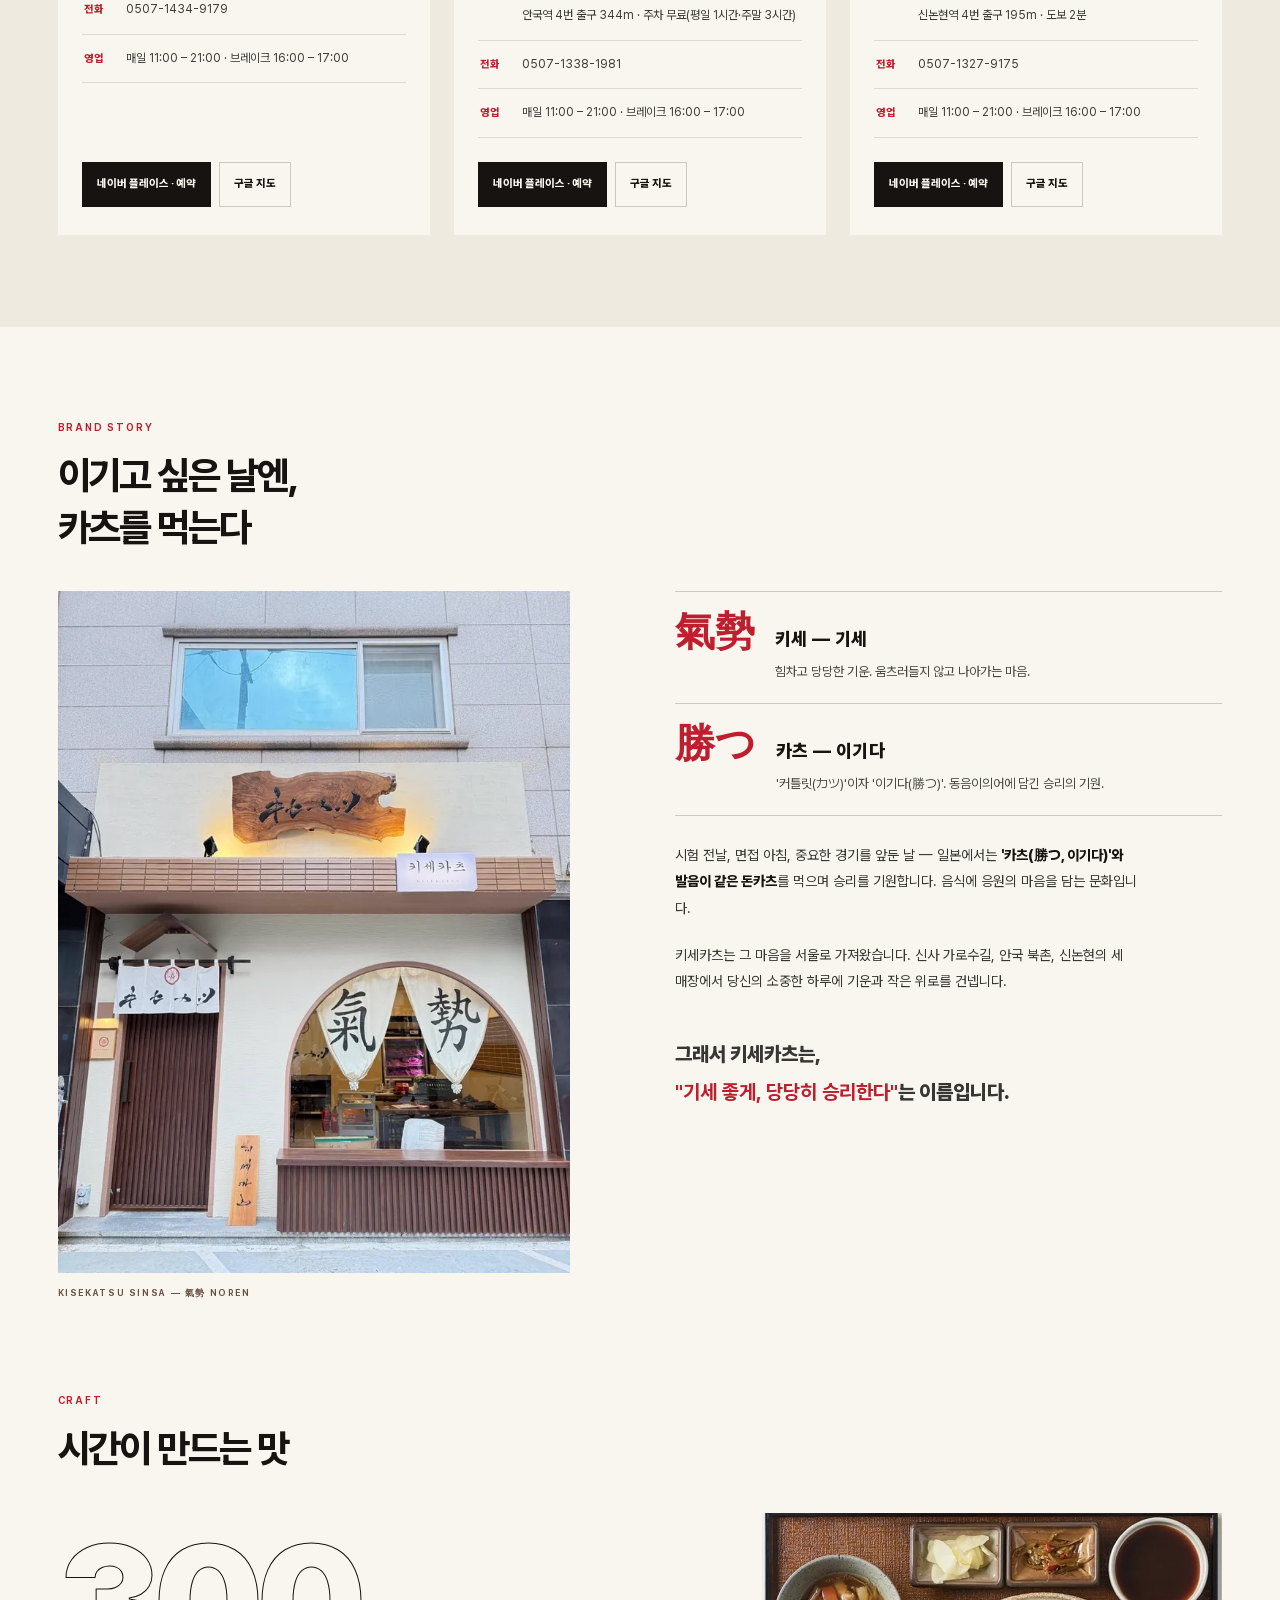
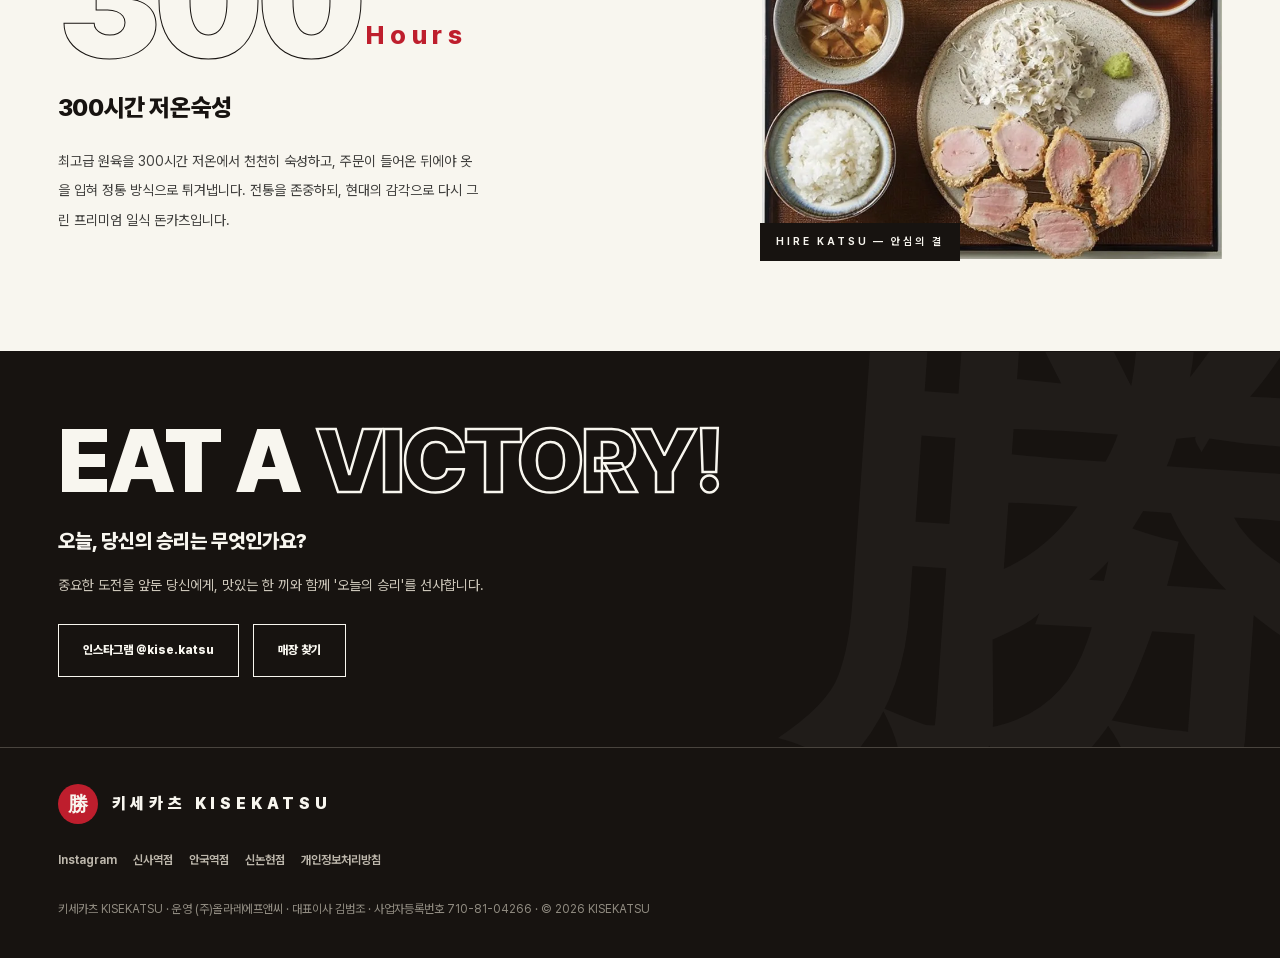
==== commit ad4d5bb0: "Refresh homepage for food and store visits with expanded menus" ====
--- a/index.html
+++ b/index.html
@@ -1,24 +1,11 @@
 <!DOCTYPE html>
-<!--
-DIRECTION CONTRACT
-THESIS: 승리의 포스터 인쇄소 — 사진이 식욕을 만들고, 활자가 승리를 선언한다.
-거부하는 배열: 크림 배경 위 가운데 정렬 대칭 카드의 반복(사진 없는 시작 화면).
-OWN-WORLD: 먹 #0b0b0a · 종이 #f4eedf · 크림슨 #be1e2d · 목재 #8c4936.
-2px 먹선 괘선, 단색 오프셋 그림자, 세리프 勝 도장, 마퀴 띠는 전체 1곳.
-콘텐츠를 지워도 "인쇄소에서 찍은 승리 포스터"로 읽힌다.
-STORY: 검색으로 온 손님이 사진→서사→메뉴→매장 순으로 신뢰를 얻고
-네이버 플레이스(예약·길찾기)로 떠난다.
-FIRST VIEWPORT: 로스카츠 한 상 풀블리드 + 14초 느린 줌. 좌하단에 초대형
-EAT A VICTORY!(영문)와 한글 보조 헤드라인, 우상단 기울인 勝 스탬프 1개.
-FORM: 2026-07-29 승인된 2차 설계도의 10씬. 씬당 장식 1개.
-BUILD NOTE: 도메인 확정 시 https://kisekatsu.kr 문자열 일괄 치환(canonical/OG/JSON-LD).
--->
+
 <html lang="ko">
 <head>
 <meta charset="UTF-8">
 <meta name="viewport" content="width=device-width, initial-scale=1.0">
 <title>키세카츠 KISEKATSU — 승리를 파는 돈카츠 · 신사 가로수길 · 안국 북촌 · 신논현</title>
-<meta name="description" content="300시간 저온숙성 프리미엄 돈카츠 키세카츠. 일본에서 승리를 기원하며 먹는 카츠(勝つ)의 문화를 서울 신사 가로수길, 안국 북촌, 신논현역에서. 신사·안국 리뷰 2,600+.">
+<meta name="description" content="300시간 저온숙성 프리미엄 돈카츠 키세카츠. 일본에서 승리를 기원하며 먹는 카츠(勝つ)의 문화를 서울 신사 가로수길, 안국 북촌, 신논현역에서.">
 <link rel="canonical" href="https://kisekatsu.kr/">
 <meta property="og:type" content="website">
 <meta property="og:title" content="키세카츠 KISEKATSU — EAT A VICTORY!">
@@ -488,6 +475,35 @@
     .scene-head { grid-template-columns: 1fr; }
     .scene-no { display: none; }
   }
+
+/* Food and visits: 2026-09-29 preview */
+.menu-extra{margin-top:60px;padding-top:38px;border-top:1px solid rgba(23,19,16,.2)}
+#more-menu-title{scroll-margin-top:140px}
+.menu-extra-heading{display:flex;justify-content:space-between;align-items:flex-end;gap:20px}.menu-extra-heading .label-en{font-size:10px;color:#be1e2d;letter-spacing:.18em;margin-bottom:12px}.menu-extra-heading h3{font-size:25px;font-weight:750;letter-spacing:-.04em;line-height:1.4}.menu-extra-heading>p{font-size:13px;color:#696158}.menu-set-note{margin-top:24px;font-size:12px;color:#736a61;line-height:1.8}.extra-menu-deck .dish-photo img{aspect-ratio:4/3!important;height:auto;object-fit:contain}.menu-extra .dish h3{font-size:21px}.menu-extra .dish-tag{font-size:9px}.menu-extra .menu-deck{margin-top:28px}
+@media(max-width:760px){.menu-extra{margin-top:38px;padding-top:28px}.menu-extra-heading{display:block}.menu-extra-heading h3{font-size:23px}.menu-extra-heading>p{margin-top:10px;font-size:12px}.menu-extra .dish h3{font-size:21px}}
+:root{--ink:#171310;--paper:#f8f6ef;--crimson:#be1e2d;--wood:#6b5142;--frame:1px solid rgba(23,19,16,.2)}
+body{line-height:1.7} section[id],article[id]{scroll-margin-top:96px} a{touch-action:manipulation}
+header.top{position:sticky;inset:auto;top:0;background:var(--paper);color:var(--ink);mix-blend-mode:normal;padding:22px 4.5vw;border-bottom:var(--frame);pointer-events:auto}
+.brand-lockup b{font-size:20px;letter-spacing:.12em}.brand-lockup span{font-size:9px;color:var(--crimson);letter-spacing:.24em}
+nav.top-nav{align-items:center;gap:28px}nav.top-nav a{letter-spacing:0;font-size:14px;opacity:1}.nav-reserve{border-bottom:1px solid var(--crimson);padding-bottom:3px;color:var(--crimson)}
+.hero{min-height:0;display:grid;grid-template-columns:43% 57%;align-items:stretch;overflow:visible}
+.hero-inner{padding:clamp(40px,6vw,90px) 3vw 48px 4.5vw;color:var(--ink);display:flex;flex-direction:column;justify-content:center;align-items:flex-start}
+.hero-topline{color:var(--crimson);font-size:10px;letter-spacing:.17em;gap:10px}.hero-topline::before{width:20px;height:1px}
+.hero h1{font-size:clamp(58px,6.3vw,96px);line-height:1.13;letter-spacing:-.075em;margin:30px 0 0;font-weight:850;word-break:keep-all}.hero h1 span{color:var(--crimson)}
+.hero-english{font-size:13px;font-weight:750;letter-spacing:.22em;margin-top:22px}.hero-ko{font-size:17px;font-weight:450;line-height:1.85;margin-top:26px;letter-spacing:-.02em;color:#635d55}
+.hero-actions{display:flex;gap:10px;margin-top:32px;flex-wrap:wrap}.button{display:inline-flex;gap:30px;justify-content:space-between;align-items:center;border:1px solid #aca49a;text-decoration:none;padding:14px 20px;font-size:14px;font-weight:650;min-height:50px}.button.primary{background:var(--ink);color:var(--paper);border-color:var(--ink)}.button:hover{background:var(--crimson);color:white;border-color:var(--crimson)}.hero-note{font-size:11px;color:#726b62;margin-top:24px;letter-spacing:.06em}
+.hero-visual{position:relative;min-height:630px;overflow:hidden;margin:0;background:#55402d}.hero-visual picture{display:block;height:100%}.hero-visual img{width:100%;height:100%;position:absolute;inset:0;object-fit:cover;object-position:center;filter:none}.hero-visual figcaption{position:absolute;inset:auto 0 0;display:flex;justify-content:space-between;gap:10px;background:linear-gradient(transparent,rgba(0,0,0,.65));padding:70px 28px 24px;color:white;font-size:11px;letter-spacing:.1em}.hero-stamp{top:24px;right:24px;width:68px;height:68px;font-size:39px;border-width:2px;background:var(--paper)}
+.location-strip{display:grid;grid-template-columns:1.2fr repeat(3,1fr);border-block:var(--frame);padding:0 4.5vw;align-items:stretch;background:#eeeadf}.strip-label{align-self:center;font-size:14px;font-weight:600}.location-strip a{position:relative;display:flex;flex-direction:column;gap:7px;text-decoration:none;border-left:var(--frame);padding:24px 28px}.location-strip small{font-size:9px;letter-spacing:.14em;color:#776d63}.location-strip strong{font-size:20px;font-weight:650}.location-strip a>span{position:absolute;right:22px;bottom:26px;color:var(--crimson)}.location-strip a:hover{background:#e5dfd1}
+.inner{max-width:1440px;padding-inline:4.5vw}.menu,.stores,.story,.craft{padding:92px 0;background:var(--paper);color:var(--ink);border:0}.scene-head{grid-template-columns:1fr;gap:0}.scene-no{display:none}.scene-head .label-en{font-size:10px;letter-spacing:.18em;margin-bottom:14px}.scene-title{font-size:clamp(28px,3vw,44px);line-height:1.35;letter-spacing:-.055em;font-weight:750}
+.menu-deck{margin-top:38px;gap:24px}.dish{border:0;background:transparent}.dish:nth-child(2),.dish:nth-child(3){margin-top:0}.dish-photo{border:0;background:#eee9dd}.dish-photo img{aspect-ratio:1.2;filter:none}.dish-body{padding:22px 0 0}.dish h3{font-size:23px;letter-spacing:-.04em;font-weight:750;margin-top:8px}.dish-tag{color:var(--crimson);font-size:9px;letter-spacing:.18em}.dish .price{font-size:15px;color:#61594f;margin-top:8px;letter-spacing:0}.dish p{color:#696158;font-size:14px;line-height:1.75}.dish .dish-tag{color:var(--crimson)}
+.menu-more{display:flex;flex-wrap:wrap;border:0;border-top:var(--frame);margin-top:38px;padding-top:20px;gap:12px 24px}.menu-more p{flex-basis:100%;padding:0;color:#736a61;font-size:12px}.menu-more p strong{color:var(--ink)}.menu-more a{border:0;border-bottom:1px solid #b8ada2;padding:6px 0;font-size:13px;letter-spacing:0;min-height:44px}.menu-more a:hover{background:transparent;color:var(--crimson)}
+.stores{background:#eeeadf}.stores-proof{font-size:14px;letter-spacing:0;color:#746c61}.store-grid{margin-top:38px;gap:24px;grid-template-columns:repeat(3,minmax(0,1fr));align-items:stretch}.store,.store:nth-child(2){margin:0;background:var(--paper);border:0;display:flex;flex-direction:column}.store-photo{border:0}.store-photo img{filter:none;aspect-ratio:1.45}.store-no{font-size:9px;letter-spacing:.14em;padding:8px 12px}.store-body{padding:26px 24px 28px;display:flex;flex-direction:column;flex:1}.store h3{font-size:24px;letter-spacing:-.04em}.store h3 small{font-size:9px;letter-spacing:.15em;margin-top:7px}.store-desc{font-size:13px;line-height:1.85;margin-top:18px}.store-only{font-size:12px}.store dl{margin-top:22px;border-top:var(--frame)}.store dl div{gap:8px}.store dt{width:34px;font-size:11px;letter-spacing:0;padding-top:2px}.store dd{font-size:12px;overflow-wrap:anywhere}.store-links{margin-top:auto;padding-top:24px;gap:8px}.store-links a{font-size:11px;letter-spacing:0;padding:12px 14px;min-height:44px}.store-links a:hover{transform:none;box-shadow:none;background:var(--crimson);color:white}
+.story-grid{margin-top:38px;display:grid;grid-template-columns:1fr 1fr;gap:70px}.story-photo{position:static}.story-photo figure{border:0}.story-photo figure::after{display:none}.story-photo img{aspect-ratio:4/3;object-fit:cover;filter:none}.story-photo figcaption{font-size:9px;letter-spacing:.18em;margin-top:12px}.naming-row{padding:20px 0;gap:20px}.naming-row h3{font-size:18px}.naming-row p{font-size:13px}.naming-kanji{font-size:40px}.story-copy{margin-top:26px}.story-copy>p{font-size:14px;line-height:1.9;margin-bottom:20px}.story-copy .story-sum{font-size:20px}.craft{padding-top:0}.craft-grid{margin-top:38px;gap:60px}.craft-num{margin:0;font-size:160px;-webkit-text-stroke:1px var(--ink)}.craft-copy h3{font-size:24px}.craft-copy p{font-size:14px}.craft-photo{border:0}.craft-photo img{filter:none}
+.closing{background:var(--ink);padding:70px 0}.closing .display{font-size:clamp(45px,7vw,94px)}.closing-kanji{color:rgba(255,255,255,.04)}.closing-q{font-size:20px;margin-top:24px}.closing-sub{font-size:14px}.closing-links{margin-top:26px}.closing-links a{font-size:12px;letter-spacing:0;border-width:1px}footer{border-top:1px solid #49443e;padding-block:36px}footer .foot-links{gap:16px}footer .foot-links a{letter-spacing:0}footer p.legal{letter-spacing:0}
+@media(min-width:961px) and (max-width:1150px){.hero-actions .button{gap:18px;padding:12px 15px}.store-body{padding:22px 18px}}
+@media(max-width:960px){.hero-visual{min-height:540px}.hero h1{font-size:60px}.hero-inner{padding-left:5vw}.hero-topline{font-size:8px;letter-spacing:.08em}.hero-actions{gap:8px}.button{padding:12px 15px;gap:18px}.location-strip{grid-template-columns:repeat(3,1fr);padding:0 5vw}.strip-label{display:none}.location-strip a{padding:20px 16px}.location-strip a:first-of-type{border-left:0}.location-strip strong{font-size:18px}.location-strip small{font-size:8px}.location-strip a>span{right:8px;bottom:23px}.menu-deck{grid-template-columns:repeat(3,minmax(0,1fr))}.dish{max-width:none}.dish h3{font-size:19px}.store-grid{grid-template-columns:1fr}.store{display:grid;grid-template-columns:40% 60%}.store-photo img{height:100%;aspect-ratio:auto}.story-grid{gap:35px}.craft-grid{grid-template-columns:1fr 1fr;gap:35px}.store-links{margin-top:16px;padding-top:0}.anchor-bar a{font-size:13px;letter-spacing:0;padding-block:15px calc(15px + env(safe-area-inset-bottom,0px))}body{padding-bottom:calc(55px + env(safe-area-inset-bottom,0px))}}
+@media(max-width:760px){header.top{padding:19px 5vw}.brand-lockup{gap:12px}.brand-lockup b{font-size:18px}.hero{grid-template-columns:1fr}.hero-inner{padding:35px 5vw 30px}.hero-topline{font-size:8px;letter-spacing:.14em}.hero h1{font-size:56px;margin-top:20px;line-height:1.12}.hero-english{font-size:10px;margin-top:14px}.hero-ko{font-size:14px;margin-top:18px}.hero-actions{margin-top:22px;flex-wrap:nowrap;width:100%}.button{flex:1;font-size:13px;gap:12px;min-height:48px}.hero-note{font-size:10px;margin-top:16px}.hero-visual{height:340px;min-height:0}.hero-visual img{object-position:center 57%}.hero-visual figcaption{padding:55px 20px 18px;font-size:9px}.hero-stamp{width:52px;height:52px;font-size:30px;top:16px;right:16px}.location-strip{padding:0 5vw}.location-strip a{padding:18px 10px}.location-strip small{font-size:7px;letter-spacing:.05em}.location-strip strong{font-size:16px}.location-strip a>span{position:static;font-size:15px;line-height:1}.inner{padding-inline:5vw}.menu,.stores,.story{padding-block:58px}.scene-title{font-size:29px}.menu-deck{grid-template-columns:1fr;gap:30px;margin-top:28px}.dish-photo img{aspect-ratio:1.42}.dish-body{padding-top:18px}.dish h3{font-size:22px}.dish p{margin-top:10px}.dish:nth-child(2){margin-left:0}.menu-more{margin-top:28px}.store-grid{margin-top:28px}.store{display:flex}.store-photo img{height:auto;aspect-ratio:1.6}.store-body{padding:24px}.store dt{width:38px}.store dd{font-size:13px}.store-links{margin-top:22px}.store-links a{font-size:12px}.story-grid{grid-template-columns:1fr;gap:28px}.naming-row{padding-block:16px}.story-copy>p{max-width:none}.craft{padding-bottom:58px}.craft-grid{grid-template-columns:1fr;gap:30px;margin-top:34px}.craft-num{font-size:130px}.craft-copy h3{margin-top:22px}.craft-copy p{max-width:none}.closing{padding-block:52px}.closing .display{font-size:49px}.closing-sub{font-size:13px}footer .foot-brand b{font-size:13px;letter-spacing:.18em}footer p.legal{font-size:10px}.store-links a:hover{transform:none}}
+
 </style>
 </head>
 <body>
@@ -498,56 +514,205 @@
     <b>키세카츠</b><span>KISEKATSU</span>
   </a>
   <nav class="top-nav" aria-label="주요 섹션">
-    <a href="#story">이야기</a>
-    <a href="#menu">메뉴</a>
-    <a href="#stores">매장</a>
+    <a href="#menu">메뉴</a><a href="#stores">매장 안내</a><a href="#story">브랜드 이야기</a><a class="nav-reserve" href="#stores">방문·예약 ↗</a>
   </nav>
 </header>
 
 <nav class="anchor-bar" aria-label="모바일 바로가기">
-  <a href="#story">이야기</a>
-  <a href="#menu">메뉴</a>
-  <a href="#stores">매장</a>
-  <a class="res" href="#stores">예약</a>
+  <a href="#menu">메뉴</a><a href="#stores">매장 안내</a><a class="res" href="#stores">방문·예약 ↗</a>
 </nav>
 
 <main id="main">
 
-  <!-- 씬 1 · 히어로 -->
+
   <section class="hero" id="top" aria-label="키세카츠 소개">
-    <div class="hero-photo" aria-hidden="true">
-      <picture>
-        <source type="image/webp" srcset="assets/img/hero-1080.webp 1080w, assets/img/hero-1920.webp 1920w" sizes="100vw">
-        <img src="assets/img/hero-fallback.jpg" alt="" fetchpriority="high">
-      </picture>
-      <div class="hero-shade"></div>
+    <div class="hero-inner">
+      <p class="hero-topline label-en">A GOOD MEAL. A LITTLE VICTORY.</p>
+      <h1>오늘도,<br>기세 <span>좋게.</span></h1>
+      <p class="hero-english">EAT A VICTORY!</p>
+      <p class="hero-ko">바삭한 한 입, 든든한 하루.<br>당신의 오늘을 응원하는 돈카츠.</p>
+      <div class="hero-actions"><a class="button primary" href="#menu">메뉴 살펴보기 <span aria-hidden="true">↗</span></a><a class="button" href="#stores">매장 찾기 <span aria-hidden="true">↗</span></a></div>
+      <p class="hero-note">300시간 저온숙성 · 주문 후 조리</p>
     </div>
-    <div class="hero-stamp" aria-hidden="true">勝</div>
-    <div class="hero-inner">
-      <p class="hero-topline label-en">Kisekatsu · Seoul — Tonkatsu</p>
-      <h1 class="display"><span class="hollow">Eat a</span><span class="line2">Victory<span class="bang">!</span></span></h1>
-      <p class="hero-ko">매일 한 끼의 승리를 팝니다</p>
-      <p class="hero-meta">
-        <span>300시간 저온숙성 프리미엄 돈카츠</span>
-        <span>신사 가로수길 · 안국 북촌 · 신논현</span>
-      </p>
-    </div>
-    <p class="scroll-hint" aria-hidden="true">SCROLL</p>
+    <figure class="hero-visual">
+      <picture><source type="image/webp" srcset="assets/img/hero-1080.webp 1080w, assets/img/hero-1920.webp 1920w" sizes="(max-width: 760px) 100vw, 57vw"><img src="assets/img/hero-fallback.jpg" alt="바삭하게 튀긴 돈카츠와 밥, 국, 곁들임을 담은 키세카츠 한 상" fetchpriority="high"></picture>
+      <figcaption><span>KISEKATSU SIGNATURE</span><span>한 끼에 담은 기세.</span></figcaption>
+      <div class="hero-stamp" aria-hidden="true">勝</div>
+    </figure>
   </section>
 
-  <!-- 씬 2 · 마퀴 -->
-  <div class="marquee" aria-hidden="true">
-    <div class="marquee-track">
-      <span>Everyday Victory</span><span class="jp">勝つ — 이길 승</span><span>Everyday Heritage</span><span class="jp">氣勢のとんかつ</span><span>Everyday Mastery</span>
-      <span>Everyday Victory</span><span class="jp">勝つ — 이길 승</span><span>Everyday Heritage</span><span class="jp">氣勢のとんかつ</span><span>Everyday Mastery</span>
-    </div>
-  </div>
-
-  <!-- 씬 3 · 01 스토리 -->
-  <section class="story" id="story">
+
+  <nav class="location-strip" aria-label="지점 바로가기"><span class="strip-label">오늘, 어디에서 만날까요?</span><a href="#sinsa"><small>01 · GAROSU-GIL</small><strong>신사역점</strong><span aria-hidden="true">↗</span></a><a href="#anguk"><small>02 · BUKCHON</small><strong>안국역점</strong><span aria-hidden="true">↗</span></a><a href="#sinnonhyeon"><small>03 · GANGNAM</small><strong>신논현점</strong><span aria-hidden="true">↗</span></a></nav>
+
+
+
+
+
+
+
+
+
+
+
+
+
+
+
+
+
+
+
+<section class="menu" id="menu">
     <div class="inner">
       <div class="scene-head reveal">
         <span class="scene-no" aria-hidden="true">01</span>
+        <div>
+          <p class="label-en">Signature</p>
+          <h2 class="scene-title h-ko">오늘의 기세를 고르세요.</h2>
+        </div>
+      </div>
+      <div class="menu-deck">
+        <article class="dish reveal">
+          <div class="dish-photo">
+            <picture>
+              <source type="image/webp" srcset="assets/img/rosu-800.webp 800w, assets/img/rosu-1400.webp 1400w" sizes="(max-width: 960px) 100vw, 30vw">
+              <img src="assets/img/rosu-1400.webp" alt="스페셜 로스카츠 정식 한 상" loading="lazy">
+            </picture>
+          </div>
+          <div class="dish-body">
+            <p class="dish-tag">Special · 희소부위</p>
+            <h3>스페셜 로스카츠</h3>
+            <p class="price">17,000</p>
+            <p>가브리살을 품은 상등심. 하루 한정 수량으로만 준비되는, 키세카츠의 자부심입니다.</p>
+          </div>
+        </article>
+        <article class="dish reveal">
+          <div class="dish-photo">
+            <picture>
+              <source type="image/webp" srcset="assets/img/hire-800.webp 800w, assets/img/hire-1400.webp 1400w" sizes="(max-width: 960px) 100vw, 30vw">
+              <img src="assets/img/hire-1400.webp" alt="히레카츠 정식 한 상" loading="lazy">
+            </picture>
+          </div>
+          <div class="dish-body">
+            <p class="dish-tag">Tender</p>
+            <h3>히레카츠</h3>
+            <p class="price">16,000</p>
+            <p>힘줄 없이 부드러운 안심 180g. 한입에 사르르 풀리는 고운 고깃결.</p>
+          </div>
+        </article>
+        <article class="dish reveal">
+          <div class="dish-photo"><img src="assets/img/rosu-800.webp" alt="로스카츠 정식 한 상" loading="lazy"></div>
+          <div class="dish-body">
+            <p class="dish-tag">Classic</p>
+            <h3>로스카츠 · 치즈카츠</h3>
+            <p class="price">14,000 · 16,000</p>
+            <p>기름기와 살코기의 균형이 좋은 등심 200g, 그리고 통 모짜렐라를 품은 치즈카츠. 카츠+면요리 세트로도 즐길 수 있습니다.</p>
+          </div>
+        </article>
+      </div>
+      <div class="menu-extra" aria-labelledby="more-menu-title">
+        <div class="menu-extra-heading"><div><p class="label-en">MORE TO ENJOY</p><h3 id="more-menu-title">덮밥부터 면까지, 더 든든하게.</h3></div><p>취향 따라 골라 먹는 키세카츠의 또 다른 한 상.</p></div>
+        <div class="menu-deck extra-menu-deck">
+          <article class="dish"><div class="dish-photo"><img src="assets/img/butadon-set.jpg" alt="한돈삼겹 직화덮밥 부타동과 우동을 곁들인 세트 한 상" width="2048" height="1536" loading="lazy" decoding="async"></div><div class="dish-body"><p class="dish-tag">BUTADON · 안국·신논현</p><h3>부타동 세트</h3><p>한돈삼겹 직화덮밥에 면요리를 곁들여, 든든하게 채우는 한 끼.</p></div></article>
+          <article class="dish"><div class="dish-photo"><img src="assets/img/sakedon-set.jpg" alt="연어를 올린 사케동과 우동을 곁들인 세트 한 상" width="2048" height="1536" loading="lazy" decoding="async"></div><div class="dish-body"><p class="dish-tag">SAKEDON</p><h3>사케동 세트</h3><p>연어를 올린 덮밥과 면요리. 카츠와는 또 다른 취향을 위한 한 상.</p></div></article>
+          <article class="dish"><div class="dish-photo"><img src="assets/img/mazesoba-hire-set.jpg" alt="마제소바와 히레카츠 세 조각을 함께 담은 세트 한 상" width="2048" height="1536" loading="lazy" decoding="async"></div><div class="dish-body"><p class="dish-tag">MAZESOBA &amp; HIRE KATSU</p><h3>마제소바 · 히레카츠 세트</h3><p>고루 비벼 먹는 마제소바에 부드러운 안심 카츠를 더한 조합.</p></div></article>
+        </div>
+        <p class="menu-set-note">세트 구성과 판매 메뉴·가격은 지점별로 다를 수 있습니다. 방문할 매장의 전체 메뉴를 확인해주세요.</p>
+      </div>
+      <div class="menu-more reveal">
+        <p><strong>지점별 메뉴와 가격이 다릅니다.</strong> 표기는 신사역점 기준 — 전체 메뉴·계절 한정은 네이버 플레이스에서 확인해주세요.</p>
+        <a href="https://map.naver.com/p/entry/place/1186508365" target="_blank" rel="noopener">신사 메뉴 →</a>
+        <a href="https://map.naver.com/p/entry/place/2086785604" target="_blank" rel="noopener">안국 메뉴 →</a>
+        <a href="https://map.naver.com/p/entry/place/2099352367" target="_blank" rel="noopener">신논현 메뉴 →</a>
+      </div>
+    </div>
+  </section>
+<section class="stores" id="stores">
+    <div class="inner">
+      <div class="scene-head reveal">
+        <span class="scene-no" aria-hidden="true">02</span>
+        <div>
+          <p class="label-en">Locations</p>
+          <h2 class="scene-title h-ko">세 거리, 하나의 기준</h2>
+          <p class="stores-proof">가까운 매장에서 오늘의 한 끼를 만나세요.</p>
+        </div>
+      </div>
+      <div class="store-grid">
+        <article class="store reveal" id="sinsa">
+          <div class="store-photo">
+            <span class="store-no">1호점 · 2024</span>
+            <picture>
+              <source type="image/webp" srcset="assets/img/sinsa-noren-700.webp 700w, assets/img/sinsa-noren-1200.webp 1200w" sizes="(max-width: 960px) 100vw, (max-width: 1199px) 44vw, 30vw">
+              <img src="assets/img/sinsa-noren-1200.webp" alt="키세카츠 신사역점 외관" loading="lazy" style="object-position: 50% 72%">
+            </picture>
+          </div>
+          <div class="store-body">
+            <h3>신사역점<small>Sinsa · Garosu-gil</small></h3>
+            <p class="store-desc">가로수길의 활기 속, 키세카츠가 처음 시작된 곳. 'EAT A VICTORY'의 원형이 완성된 매장입니다.</p>
+            <dl>
+              <div><dt>주소</dt><dd>서울 강남구 논현로149길 52 1층 101호<br>신분당선 신사역 1번 출구 350m</dd></div>
+              <div><dt>전화</dt><dd><a href="tel:0507-1434-9179">0507-1434-9179</a></dd></div>
+              <div><dt>영업</dt><dd>매일 11:00 – 21:00 · 브레이크 16:00 – 17:00</dd></div>
+            </dl>
+            <div class="store-links">
+              <a class="naver" href="https://map.naver.com/p/entry/place/1186508365" target="_blank" rel="noopener">네이버 플레이스 · 예약</a>
+              <a href="https://maps.google.com/?cid=2862279312770974111" target="_blank" rel="noopener">구글 지도</a>
+            </div>
+          </div>
+        </article>
+        <article class="store reveal" id="anguk">
+          <div class="store-photo">
+            <span class="store-no">2호점 · 2025</span>
+            <picture>
+              <source type="image/webp" srcset="assets/img/anguk-front-700.webp 700w, assets/img/anguk-front-1200.webp 1200w" sizes="(max-width: 960px) 100vw, (max-width: 1199px) 44vw, 30vw">
+              <img src="assets/img/anguk-front-1200.webp" alt="키세카츠 안국역점 입구와 오픈 키친" loading="lazy">
+            </picture>
+          </div>
+          <div class="store-body">
+            <h3>안국역점<small>Anguk · Bukchon</small></h3>
+            <p class="store-desc">북촌과 창덕궁 사이, 전통의 거리에서 세계의 손님을 맞이합니다. 다국어 메뉴가 준비되어 있습니다.</p>
+            <p class="store-only">안국·신논현 한정 — 나고야 미소카츠 · 부타동(한돈삼겹 직화덮밥) · 마늘떡볶이치즈카츠</p>
+            <dl>
+              <div><dt>주소</dt><dd>서울 종로구 율곡로 88 2층 205호<br>안국역 4번 출구 344m · 주차 무료(평일 1시간·주말 3시간)</dd></div>
+              <div><dt>전화</dt><dd><a href="tel:0507-1338-1981">0507-1338-1981</a></dd></div>
+              <div><dt>영업</dt><dd>매일 11:00 – 21:00 · 브레이크 16:00 – 17:00</dd></div>
+            </dl>
+            <div class="store-links">
+              <a class="naver" href="https://map.naver.com/p/entry/place/2086785604" target="_blank" rel="noopener">네이버 플레이스 · 예약</a>
+              <a href="https://maps.google.com/?cid=6101151766151297783" target="_blank" rel="noopener">구글 지도</a>
+            </div>
+          </div>
+        </article>
+        <article class="store reveal" id="sinnonhyeon">
+          <div class="store-photo">
+            <span class="store-no">3호점 · 2026</span>
+            <picture>
+              <source type="image/webp" srcset="assets/img/sinnonhyeon-front-700.webp 700w, assets/img/sinnonhyeon-front-1200.webp 1200w" sizes="(max-width: 960px) 100vw, (max-width: 1199px) 44vw, 30vw">
+              <img src="assets/img/sinnonhyeon-front-1200.webp" alt="키세카츠 신논현점 외관 — 氣勢豚勝 간판과 1층 입구" loading="lazy">
+            </picture>
+          </div>
+          <div class="store-body">
+            <h3>신논현점<small>Sinnonhyeon · Gangnam</small></h3>
+            <p class="store-desc">강남역과 신논현역 사이, 1층 매장. 바쁜 점심에도 중요한 날의 저녁에도 같은 기준으로 튀겨냅니다.</p>
+            <p class="store-only">안국·신논현 한정 — 나고야 미소카츠 · 부타동(한돈삼겹 직화덮밥) · 마늘떡볶이치즈카츠</p>
+            <dl>
+              <div><dt>주소</dt><dd>서울 강남구 봉은사로4길 22 1층<br>신논현역 4번 출구 195m · 도보 2분</dd></div>
+              <div><dt>전화</dt><dd><a href="tel:0507-1327-9175">0507-1327-9175</a></dd></div>
+              <div><dt>영업</dt><dd>매일 11:00 – 21:00 · 브레이크 16:00 – 17:00</dd></div>
+            </dl>
+            <div class="store-links">
+              <a class="naver" href="https://map.naver.com/p/entry/place/2099352367" target="_blank" rel="noopener">네이버 플레이스 · 예약</a>
+              <a href="https://maps.google.com/?cid=9476467565209082547" target="_blank" rel="noopener">구글 지도</a>
+            </div>
+          </div>
+        </article>
+      </div>
+    </div>
+  </section>
+<section class="story" id="story">
+    <div class="inner">
+      <div class="scene-head reveal">
+        <span class="scene-no" aria-hidden="true">03</span>
         <div>
           <p class="label-en">Brand Story</p>
           <h2 class="scene-title h-ko">이기고 싶은 날엔,<br>카츠를 먹는다</h2>
@@ -581,28 +746,18 @@
             </div>
           </div>
           <div class="story-copy">
-            <p class="reveal">시험 전날, 면접 아침, 중요한 경기를 앞둔 날 — 일본에서는 <strong>'카츠(勝つ, 이기다)'와 발음이 같은 돈카츠</strong>를 먹으며 승리를 기원합니다. 백 년 넘게 이어져 온, 음식에 마음을 담는 문화입니다.</p>
-            <p class="reveal">키세카츠는 그 마음을 서울로 가져왔습니다. 가로수길과 북촌, 서로 다른 두 거리에서 당신의 소중한 하루에 기운과 작은 위로를 건넵니다.</p>
+            <p class="reveal">시험 전날, 면접 아침, 중요한 경기를 앞둔 날 — 일본에서는 <strong>'카츠(勝つ, 이기다)'와 발음이 같은 돈카츠</strong>를 먹으며 승리를 기원합니다. 음식에 응원의 마음을 담는 문화입니다.</p>
+            <p class="reveal">키세카츠는 그 마음을 서울로 가져왔습니다. 신사 가로수길, 안국 북촌, 신논현의 세 매장에서 당신의 소중한 하루에 기운과 작은 위로를 건넵니다.</p>
             <p class="story-sum reveal">그래서 키세카츠는,<br><b>"기세 좋게, 당당히 승리한다"</b>는 이름입니다.</p>
           </div>
         </div>
       </div>
     </div>
   </section>
-
-  <!-- 씬 4 · 선언 -->
-  <section class="declare" aria-label="브랜드 선언">
-    <div class="inner">
-      <p class="display reveal"><em>Win</em> the day,<br><span class="win">one meal</span> at a time</p>
-      <p class="declare-ko reveal"><strong>승리는 거창하지 않습니다.</strong> 오늘 하루를 잘 살아내는 것 — 그 하루에 힘이 되는 한 끼를 차리는 것이 키세카츠의 일입니다.</p>
-    </div>
-  </section>
-
-  <!-- 씬 5 · 02 크래프트 -->
-  <section class="craft" aria-labelledby="craft-title">
+<section class="craft" aria-labelledby="craft-title">
     <div class="inner">
       <div class="scene-head reveal">
-        <span class="scene-no" aria-hidden="true">02</span>
+        <span class="scene-no" aria-hidden="true">04</span>
         <div>
           <p class="label-en">Craft</p>
           <h2 class="scene-title h-ko" id="craft-title">시간이 만드는 맛</h2>
@@ -626,150 +781,7 @@
       </div>
     </div>
   </section>
-
-  <!-- 씬 6 · 03 메뉴 -->
-  <section class="menu" id="menu">
-    <div class="inner">
-      <div class="scene-head reveal">
-        <span class="scene-no" aria-hidden="true">03</span>
-        <div>
-          <p class="label-en">Signature</p>
-          <h2 class="scene-title h-ko">한 접시의 기세</h2>
-        </div>
-      </div>
-      <div class="menu-deck">
-        <article class="dish reveal">
-          <div class="dish-photo">
-            <picture>
-              <source type="image/webp" srcset="assets/img/rosu-800.webp 800w, assets/img/rosu-1400.webp 1400w" sizes="(max-width: 960px) 100vw, 30vw">
-              <img src="assets/img/rosu-1400.webp" alt="스페셜 로스카츠 정식 한 상" loading="lazy">
-            </picture>
-          </div>
-          <div class="dish-body">
-            <p class="dish-tag">Special · 희소부위</p>
-            <h3>스페셜 로스카츠</h3>
-            <p class="price">17,000</p>
-            <p>가브리살을 품은 상등심. 하루 한정 수량으로만 준비되는, 키세카츠의 자부심입니다.</p>
-          </div>
-        </article>
-        <article class="dish reveal">
-          <div class="dish-photo">
-            <picture>
-              <source type="image/webp" srcset="assets/img/hire-800.webp 800w, assets/img/hire-1400.webp 1400w" sizes="(max-width: 960px) 100vw, 30vw">
-              <img src="assets/img/hire-1400.webp" alt="히레카츠 정식 한 상" loading="lazy">
-            </picture>
-          </div>
-          <div class="dish-body">
-            <p class="dish-tag">Tender</p>
-            <h3>히레카츠</h3>
-            <p class="price">16,000</p>
-            <p>힘줄 없이 부드러운 안심 180g. 한입에 사르르 풀리는 고운 고깃결.</p>
-          </div>
-        </article>
-        <article class="dish dish-type reveal">
-          <span class="naming-kanji" aria-hidden="true">勝</span>
-          <div class="dish-body" style="padding-inline:0">
-            <p class="dish-tag">Classic</p>
-            <h3>로스카츠 · 치즈카츠</h3>
-            <p class="price">14,000 · 16,000</p>
-            <p>기름기와 살코기의 균형이 좋은 등심 200g, 그리고 통 모짜렐라를 품은 치즈카츠. 카츠+면요리 세트로도 즐길 수 있습니다.</p>
-          </div>
-        </article>
-      </div>
-      <div class="menu-more reveal">
-        <p><strong>지점별 메뉴와 가격이 다릅니다.</strong> 표기는 신사역점 기준 — 전체 메뉴·계절 한정은 네이버 플레이스에서 확인해주세요.</p>
-        <a href="https://map.naver.com/p/entry/place/1186508365" target="_blank" rel="noopener">신사 메뉴 →</a>
-        <a href="https://map.naver.com/p/entry/place/2086785604" target="_blank" rel="noopener">안국 메뉴 →</a>
-      </div>
-    </div>
-  </section>
-
-  <!-- 씬 7 · 04 매장 -->
-  <section class="stores" id="stores">
-    <div class="inner">
-      <div class="scene-head reveal">
-        <span class="scene-no" aria-hidden="true">04</span>
-        <div>
-          <p class="label-en">Locations</p>
-          <h2 class="scene-title h-ko">세 거리, 하나의 기준</h2>
-          <p class="stores-proof">신사·안국 리뷰 2,600+ · 신사 평점 4.83</p>
-        </div>
-      </div>
-      <div class="store-grid">
-        <article class="store reveal">
-          <div class="store-photo">
-            <span class="store-no">1호점 · 2024</span>
-            <picture>
-              <source type="image/webp" srcset="assets/img/sinsa-noren-700.webp 700w, assets/img/sinsa-noren-1200.webp 1200w" sizes="(max-width: 960px) 100vw, (max-width: 1199px) 44vw, 30vw">
-              <img src="assets/img/sinsa-noren-1200.webp" alt="키세카츠 신사역점 외관" loading="lazy" style="object-position: 50% 72%">
-            </picture>
-          </div>
-          <div class="store-body">
-            <h3>신사역점<small>Sinsa · Garosu-gil</small></h3>
-            <p class="store-desc">가로수길의 활기 속, 키세카츠가 처음 시작된 곳. 'EAT A VICTORY'의 원형이 완성된 매장입니다.</p>
-            <dl>
-              <div><dt>주소</dt><dd>서울 강남구 논현로149길 52 1층 101호<br>신분당선 신사역 1번 출구 350m</dd></div>
-              <div><dt>전화</dt><dd><a href="tel:0507-1434-9179">0507-1434-9179</a></dd></div>
-              <div><dt>영업</dt><dd>매일 11:00 – 21:00 · 브레이크 16:00 – 17:00</dd></div>
-            </dl>
-            <div class="store-links">
-              <a class="naver" href="https://map.naver.com/p/entry/place/1186508365" target="_blank" rel="noopener">네이버 플레이스 · 예약</a>
-              <a href="https://maps.google.com/?cid=2862279312770974111" target="_blank" rel="noopener">구글 지도</a>
-            </div>
-          </div>
-        </article>
-        <article class="store reveal">
-          <div class="store-photo">
-            <span class="store-no">2호점 · 2025</span>
-            <picture>
-              <source type="image/webp" srcset="assets/img/anguk-front-700.webp 700w, assets/img/anguk-front-1200.webp 1200w" sizes="(max-width: 960px) 100vw, (max-width: 1199px) 44vw, 30vw">
-              <img src="assets/img/anguk-front-1200.webp" alt="키세카츠 안국역점 입구와 오픈 키친" loading="lazy">
-            </picture>
-          </div>
-          <div class="store-body">
-            <h3>안국역점<small>Anguk · Bukchon</small></h3>
-            <p class="store-desc">북촌과 창덕궁 사이, 전통의 거리에서 세계의 손님을 맞이합니다. 다국어 메뉴가 준비되어 있습니다.</p>
-            <p class="store-only">안국·신논현 한정 — 나고야 미소카츠 · 부타동(한돈삼겹 직화덮밥) · 마늘떡볶이치즈카츠</p>
-            <dl>
-              <div><dt>주소</dt><dd>서울 종로구 율곡로 88 2층 205호<br>안국역 4번 출구 344m · 주차 무료(평일 1시간·주말 3시간)</dd></div>
-              <div><dt>전화</dt><dd><a href="tel:0507-1338-1981">0507-1338-1981</a></dd></div>
-              <div><dt>영업</dt><dd>매일 11:00 – 21:00 · 브레이크 16:00 – 17:00</dd></div>
-            </dl>
-            <div class="store-links">
-              <a class="naver" href="https://map.naver.com/p/entry/place/2086785604" target="_blank" rel="noopener">네이버 플레이스 · 예약</a>
-              <a href="https://maps.google.com/?cid=6101151766151297783" target="_blank" rel="noopener">구글 지도</a>
-            </div>
-          </div>
-        </article>
-        <article class="store reveal" id="sinnonhyeon">
-          <div class="store-photo">
-            <span class="store-no">3호점 · 2026</span>
-            <picture>
-              <source type="image/webp" srcset="assets/img/sinnonhyeon-front-700.webp 700w, assets/img/sinnonhyeon-front-1200.webp 1200w" sizes="(max-width: 960px) 100vw, (max-width: 1199px) 44vw, 30vw">
-              <img src="assets/img/sinnonhyeon-front-1200.webp" alt="키세카츠 신논현점 외관 — 氣勢豚勝 간판과 1층 입구" loading="lazy">
-            </picture>
-          </div>
-          <div class="store-body">
-            <h3>신논현점<small>Sinnonhyeon · Gangnam</small></h3>
-            <p class="store-desc">강남역과 신논현역 사이, 1층 매장. 바쁜 점심에도 중요한 날의 저녁에도 같은 기준으로 튀겨냅니다.</p>
-            <p class="store-only">안국·신논현 한정 — 나고야 미소카츠 · 부타동(한돈삼겹 직화덮밥) · 마늘떡볶이치즈카츠</p>
-            <dl>
-              <div><dt>주소</dt><dd>서울 강남구 봉은사로4길 22 1층<br>신논현역 4번 출구 195m · 도보 2분</dd></div>
-              <div><dt>전화</dt><dd><a href="tel:0507-1327-9175">0507-1327-9175</a></dd></div>
-              <div><dt>영업</dt><dd>매일 11:00 – 21:00 · 브레이크 16:00 – 17:00</dd></div>
-            </dl>
-            <div class="store-links">
-              <a class="naver" href="https://map.naver.com/p/entry/place/2099352367" target="_blank" rel="noopener">네이버 플레이스 · 예약</a>
-              <a href="https://maps.google.com/?cid=9476467565209082547" target="_blank" rel="noopener">구글 지도</a>
-            </div>
-          </div>
-        </article>
-      </div>
-    </div>
-  </section>
-
-  <!-- 씬 8 · 클로징 -->
-  <section class="closing" aria-label="마무리">
+<section class="closing" aria-label="마무리">
     <span class="closing-kanji" aria-hidden="true">勝</span>
     <div class="inner">
       <p class="display reveal">Eat a <span class="hollow">Victory!</span></p>
@@ -781,7 +793,6 @@
       </div>
     </div>
   </section>
-
 </main>
 
 <footer>
@@ -801,12 +812,6 @@
   </div>
 </footer>
 
-<script>
-  document.documentElement.classList.add('js');
-  const io = new IntersectionObserver(entries => entries.forEach(e => {
-    if (e.isIntersecting) { e.target.classList.add('on'); io.unobserve(e.target); }
-  }), { threshold: 0.12 });
-  document.querySelectorAll('.reveal').forEach(el => io.observe(el));
-</script>
+
 </body>
 </html>
